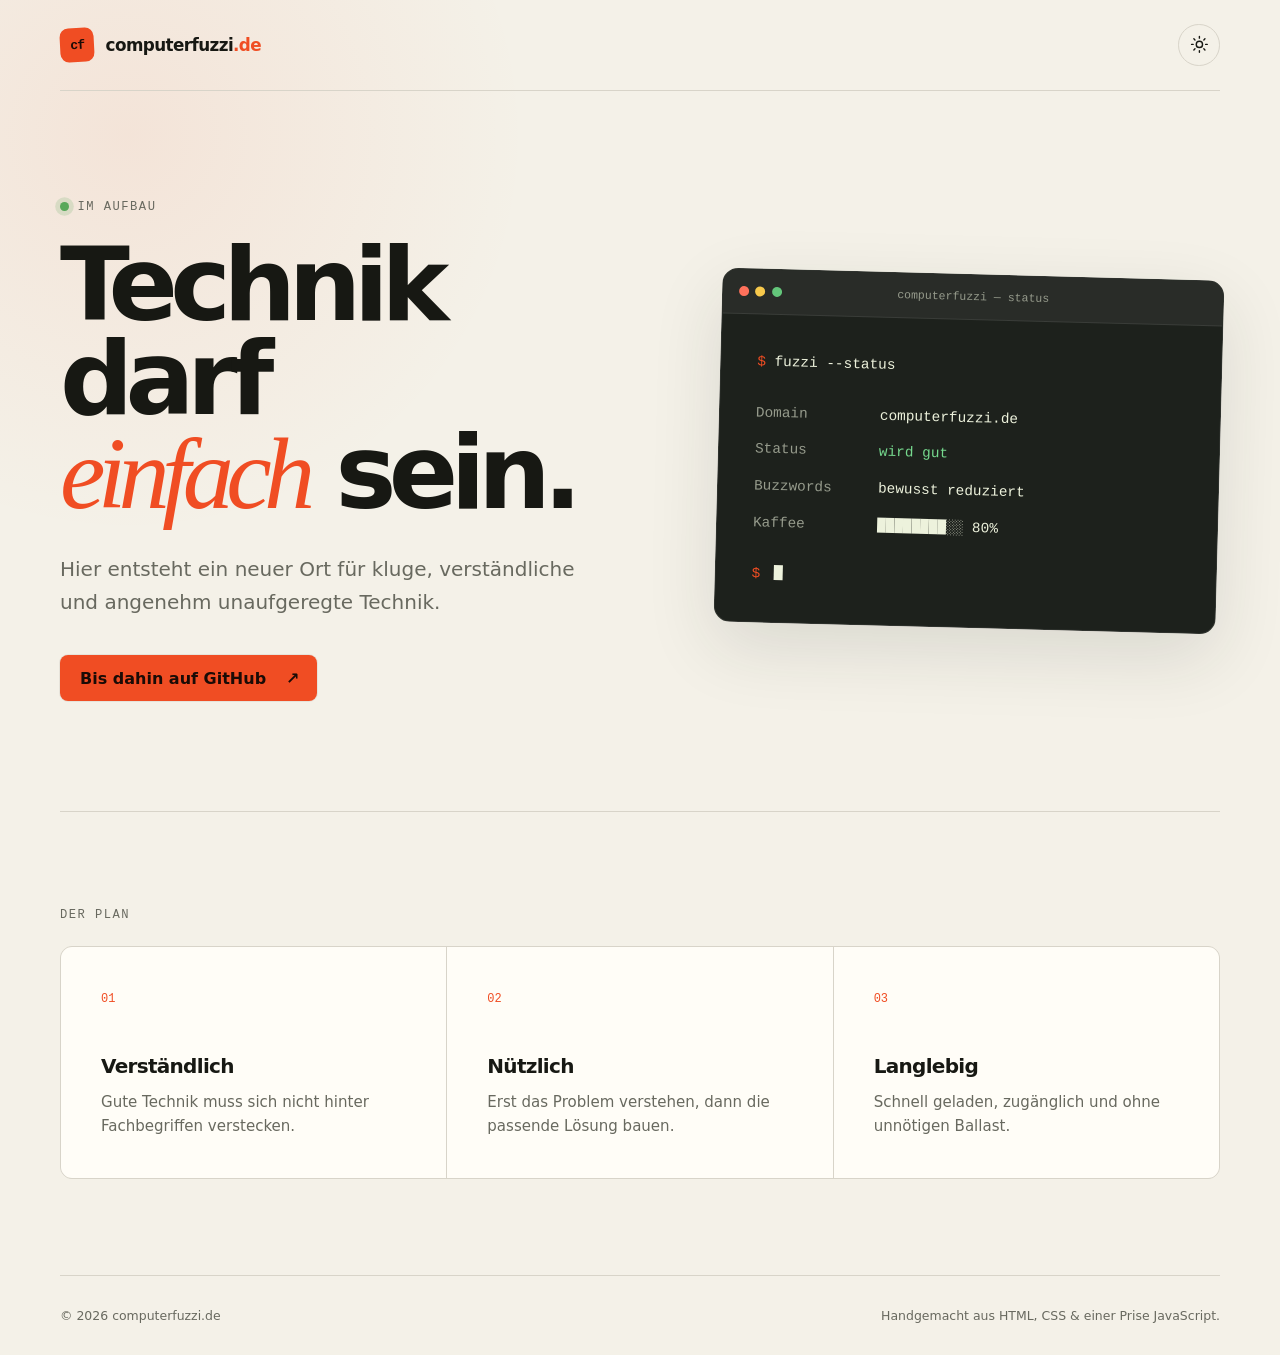
==== index.html @ 0f2bd9f4 "feat: launch computerfuzzi.de landing page" ====
<!doctype html>
<html lang="de">
  <head>
    <meta charset="UTF-8" />
    <meta name="viewport" content="width=device-width, initial-scale=1" />
    <meta name="theme-color" content="#f4f1e8" />
    <meta
      name="description"
      content="computerfuzzi.de – Technik, die verständlich bleibt und einfach funktioniert."
    />
    <meta property="og:title" content="computerfuzzi.de" />
    <meta
      property="og:description"
      content="Technik, die verständlich bleibt und einfach funktioniert."
    />
    <meta property="og:type" content="website" />
    <meta property="og:locale" content="de_DE" />
    <title>computerfuzzi.de – Technik, die einfach funktioniert.</title>
    <link rel="icon" href="assets/favicon.svg" type="image/svg+xml" />
    <link rel="stylesheet" href="styles.css" />
    <script src="script.js" defer></script>
  </head>
  <body>
    <a class="skip-link" href="#inhalt">Zum Inhalt springen</a>

    <header class="site-header">
      <a class="brand" href="./" aria-label="computerfuzzi.de – Startseite">
        <span class="brand-mark" aria-hidden="true">cf</span>
        <span>computerfuzzi<span class="accent">.de</span></span>
      </a>

      <button class="theme-toggle" type="button" aria-label="Farbschema wechseln">
        <svg class="sun" viewBox="0 0 24 24" aria-hidden="true">
          <circle cx="12" cy="12" r="4" />
          <path d="M12 2v2M12 20v2M4.93 4.93l1.42 1.42M17.66 17.66l1.41 1.41M2 12h2M20 12h2M4.93 19.07l1.42-1.42M17.66 6.34l1.41-1.41" />
        </svg>
        <svg class="moon" viewBox="0 0 24 24" aria-hidden="true">
          <path d="M21 12.79A9 9 0 1 1 11.21 3 7 7 0 0 0 21 12.79Z" />
        </svg>
      </button>
    </header>

    <main id="inhalt">
      <section class="hero" aria-labelledby="hero-title">
        <div class="hero-copy">
          <p class="eyebrow"><span class="status-dot"></span> Im Aufbau</p>
          <h1 id="hero-title">
            Technik darf<br />
            <em>einfach</em> sein.
          </h1>
          <p class="intro">
            Hier entsteht ein neuer Ort für kluge, verständliche und angenehm
            unaufgeregte Technik.
          </p>
          <a class="button" href="https://github.com/itmitalles-markus">
            Bis dahin auf GitHub
            <span aria-hidden="true">↗</span>
          </a>
        </div>

        <div class="terminal" aria-label="Status der Website">
          <div class="terminal-bar" aria-hidden="true">
            <span></span><span></span><span></span>
            <p>computerfuzzi — status</p>
          </div>
          <div class="terminal-body">
            <p><span class="prompt">$</span> fuzzi --status</p>
            <dl>
              <div><dt>Domain</dt><dd>computerfuzzi.de</dd></div>
              <div><dt>Status</dt><dd class="ok">wird gut</dd></div>
              <div><dt>Buzzwords</dt><dd>bewusst reduziert</dd></div>
              <div><dt>Kaffee</dt><dd>████████░░ 80%</dd></div>
            </dl>
            <p class="cursor-line" aria-hidden="true">
              <span class="prompt">$</span> <span class="cursor"></span>
            </p>
          </div>
        </div>
      </section>

      <section class="principles" aria-labelledby="principles-title">
        <p class="section-label" id="principles-title">Der Plan</p>
        <div class="principle-grid">
          <article>
            <span>01</span>
            <h2>Verständlich</h2>
            <p>Gute Technik muss sich nicht hinter Fachbegriffen verstecken.</p>
          </article>
          <article>
            <span>02</span>
            <h2>Nützlich</h2>
            <p>Erst das Problem verstehen, dann die passende Lösung bauen.</p>
          </article>
          <article>
            <span>03</span>
            <h2>Langlebig</h2>
            <p>Schnell geladen, zugänglich und ohne unnötigen Ballast.</p>
          </article>
        </div>
      </section>
    </main>

    <footer>
      <p>© <span data-current-year>2026</span> computerfuzzi.de</p>
      <p>Handgemacht aus HTML, CSS &amp; einer Prise JavaScript.</p>
    </footer>
  </body>
</html>
---- styles.css ----
:root {
  color-scheme: light;
  --bg: #f4f1e8;
  --surface: #fffdf7;
  --text: #171813;
  --muted: #68695f;
  --line: #d8d4c9;
  --accent: #f04d23;
  --accent-ink: #1a0b06;
  --terminal: #1d211c;
  --terminal-text: #edf2dc;
  --shadow: 0 24px 70px rgb(36 38 29 / 12%);
  font-family: Inter, ui-sans-serif, system-ui, -apple-system, BlinkMacSystemFont, "Segoe UI", sans-serif;
  font-synthesis: none;
}

:root[data-theme="dark"] {
  color-scheme: dark;
  --bg: #181a17;
  --surface: #20231e;
  --text: #f3f0e7;
  --muted: #a9aa9e;
  --line: #393c35;
  --accent: #ff6a3d;
  --accent-ink: #1a0b06;
  --terminal: #0d0f0c;
  --terminal-text: #edf2dc;
  --shadow: 0 24px 70px rgb(0 0 0 / 28%);
}

* {
  box-sizing: border-box;
}

html {
  scroll-behavior: smooth;
}

body {
  min-width: 320px;
  min-height: 100vh;
  margin: 0;
  color: var(--text);
  background:
    radial-gradient(circle at 10% 10%, color-mix(in srgb, var(--accent) 8%, transparent), transparent 25rem),
    var(--bg);
  transition: color 180ms ease, background-color 180ms ease;
}

button,
a {
  -webkit-tap-highlight-color: transparent;
}

a {
  color: inherit;
}

.skip-link {
  position: fixed;
  z-index: 10;
  top: 0.75rem;
  left: 0.75rem;
  padding: 0.7rem 1rem;
  color: var(--surface);
  background: var(--text);
  border-radius: 0.4rem;
  transform: translateY(-150%);
}

.skip-link:focus {
  transform: translateY(0);
}

.site-header,
main,
footer {
  width: min(1160px, calc(100% - 3rem));
  margin-inline: auto;
}

.site-header {
  display: flex;
  align-items: center;
  justify-content: space-between;
  padding-block: 1.5rem;
  border-bottom: 1px solid var(--line);
}

.brand {
  display: inline-flex;
  align-items: center;
  gap: 0.7rem;
  font-size: 1.05rem;
  font-weight: 700;
  letter-spacing: -0.035em;
  text-decoration: none;
}

.brand-mark {
  display: grid;
  width: 2.15rem;
  aspect-ratio: 1;
  place-items: center;
  color: var(--accent-ink);
  background: var(--accent);
  border-radius: 0.55rem;
  font-family: "SFMono-Regular", Consolas, "Liberation Mono", monospace;
  font-size: 0.82rem;
  letter-spacing: -0.08em;
  transform: rotate(-3deg);
}

.accent,
.prompt {
  color: var(--accent);
}

.theme-toggle {
  display: grid;
  width: 2.6rem;
  aspect-ratio: 1;
  padding: 0.65rem;
  color: var(--text);
  background: transparent;
  border: 1px solid var(--line);
  border-radius: 50%;
  cursor: pointer;
}

.theme-toggle:hover {
  background: var(--surface);
}

.theme-toggle:focus-visible,
.button:focus-visible,
.brand:focus-visible {
  outline: 3px solid color-mix(in srgb, var(--accent) 55%, transparent);
  outline-offset: 4px;
}

.theme-toggle svg {
  width: 100%;
  fill: none;
  stroke: currentColor;
  stroke-linecap: round;
  stroke-linejoin: round;
  stroke-width: 1.8;
}

.moon,
[data-theme="dark"] .sun {
  display: none;
}

[data-theme="dark"] .moon {
  display: block;
}

.hero {
  display: grid;
  grid-template-columns: minmax(0, 1.05fr) minmax(20rem, 0.95fr);
  align-items: center;
  gap: clamp(3rem, 8vw, 8rem);
  min-height: min(720px, calc(100vh - 90px));
  padding-block: 6rem;
}

.eyebrow,
.section-label {
  display: flex;
  align-items: center;
  gap: 0.55rem;
  margin: 0 0 1.5rem;
  color: var(--muted);
  font-family: "SFMono-Regular", Consolas, "Liberation Mono", monospace;
  font-size: 0.76rem;
  font-weight: 500;
  letter-spacing: 0.12em;
  text-transform: uppercase;
}

.status-dot {
  width: 0.55rem;
  aspect-ratio: 1;
  background: #58a85a;
  border-radius: 50%;
  box-shadow: 0 0 0 0.3rem color-mix(in srgb, #58a85a 18%, transparent);
}

h1 {
  max-width: 13ch;
  margin: 0;
  font-size: clamp(3.5rem, 8vw, 7.4rem);
  font-weight: 600;
  letter-spacing: -0.075em;
  line-height: 0.92;
}

h1 em {
  position: relative;
  color: var(--accent);
  font-family: Georgia, "Times New Roman", serif;
  font-weight: 400;
}

.intro {
  max-width: 34rem;
  margin: 2rem 0 2.25rem;
  color: var(--muted);
  font-size: clamp(1.05rem, 2vw, 1.25rem);
  line-height: 1.65;
}

.button {
  display: inline-flex;
  align-items: center;
  gap: 1.25rem;
  padding: 0.85rem 1.1rem 0.85rem 1.25rem;
  color: var(--accent-ink);
  background: var(--accent);
  border-radius: 0.5rem;
  font-weight: 700;
  text-decoration: none;
  box-shadow: 0 0 0 1px rgb(0 0 0 / 6%);
  transition: gap 180ms ease, transform 180ms ease;
}

.button:hover {
  gap: 1.6rem;
  transform: translateY(-2px);
}

.terminal {
  overflow: hidden;
  color: var(--terminal-text);
  background: var(--terminal);
  border: 1px solid rgb(255 255 255 / 9%);
  border-radius: 1rem;
  box-shadow: var(--shadow);
  transform: rotate(1.5deg);
}

.terminal-bar {
  display: flex;
  align-items: center;
  gap: 0.4rem;
  min-height: 2.8rem;
  padding-inline: 1rem;
  background: rgb(255 255 255 / 5%);
  border-bottom: 1px solid rgb(255 255 255 / 8%);
}

.terminal-bar span {
  width: 0.62rem;
  aspect-ratio: 1;
  background: #ff715b;
  border-radius: 50%;
}

.terminal-bar span:nth-child(2) {
  background: #f7c94b;
}

.terminal-bar span:nth-child(3) {
  background: #63c67a;
}

.terminal-bar p {
  position: absolute;
  left: 50%;
  margin: 0;
  color: #969b8c;
  font: 0.72rem "SFMono-Regular", Consolas, "Liberation Mono", monospace;
  transform: translateX(-50%);
}

.terminal-body {
  padding: clamp(1.4rem, 4vw, 2.25rem);
  font: clamp(0.75rem, 1.5vw, 0.9rem)/1.6 "SFMono-Regular", Consolas, "Liberation Mono", monospace;
}

.terminal-body > p:first-child {
  margin: 0 0 1.75rem;
}

.terminal dl {
  display: grid;
  gap: 0.85rem;
  margin: 0;
}

.terminal dl div {
  display: grid;
  grid-template-columns: 7rem 1fr;
  gap: 0.75rem;
}

.terminal dt {
  color: #969b8c;
}

.terminal dd {
  margin: 0;
}

.terminal .ok {
  color: #76d98e;
}

.cursor-line {
  margin: 1.75rem 0 0;
}

.cursor {
  display: inline-block;
  width: 0.55rem;
  height: 1.05em;
  margin-left: 0.3rem;
  vertical-align: -0.15em;
  background: var(--terminal-text);
  animation: blink 1.1s steps(2, start) infinite;
}

.principles {
  padding-block: 6rem;
  border-top: 1px solid var(--line);
}

.principle-grid {
  display: grid;
  grid-template-columns: repeat(3, 1fr);
  gap: 1px;
  overflow: hidden;
  background: var(--line);
  border: 1px solid var(--line);
  border-radius: 0.75rem;
}

.principle-grid article {
  padding: clamp(1.5rem, 4vw, 2.5rem);
  background: var(--surface);
}

.principle-grid article > span {
  color: var(--accent);
  font: 0.75rem "SFMono-Regular", Consolas, "Liberation Mono", monospace;
}

.principle-grid h2 {
  margin: 3rem 0 0.75rem;
  font-size: 1.25rem;
  letter-spacing: -0.035em;
}

.principle-grid p {
  margin: 0;
  color: var(--muted);
  font-size: 0.94rem;
  line-height: 1.6;
}

footer {
  display: flex;
  justify-content: space-between;
  gap: 1rem;
  padding-block: 2rem;
  color: var(--muted);
  border-top: 1px solid var(--line);
  font-size: 0.78rem;
}

footer p {
  margin: 0;
}

@keyframes blink {
  50% { opacity: 0; }
}

@media (max-width: 760px) {
  .site-header,
  main,
  footer {
    width: min(100% - 2rem, 38rem);
  }

  .hero {
    grid-template-columns: 1fr;
    gap: 4.5rem;
    padding-block: 4.5rem;
  }

  .terminal {
    transform: none;
  }

  .principle-grid {
    grid-template-columns: 1fr;
  }

  .principle-grid h2 {
    margin-top: 1.8rem;
  }

  footer {
    flex-direction: column;
  }
}

@media (prefers-reduced-motion: reduce) {
  html {
    scroll-behavior: auto;
  }

  *,
  *::before,
  *::after {
    animation-duration: 0.01ms !important;
    animation-iteration-count: 1 !important;
    transition-duration: 0.01ms !important;
  }
}
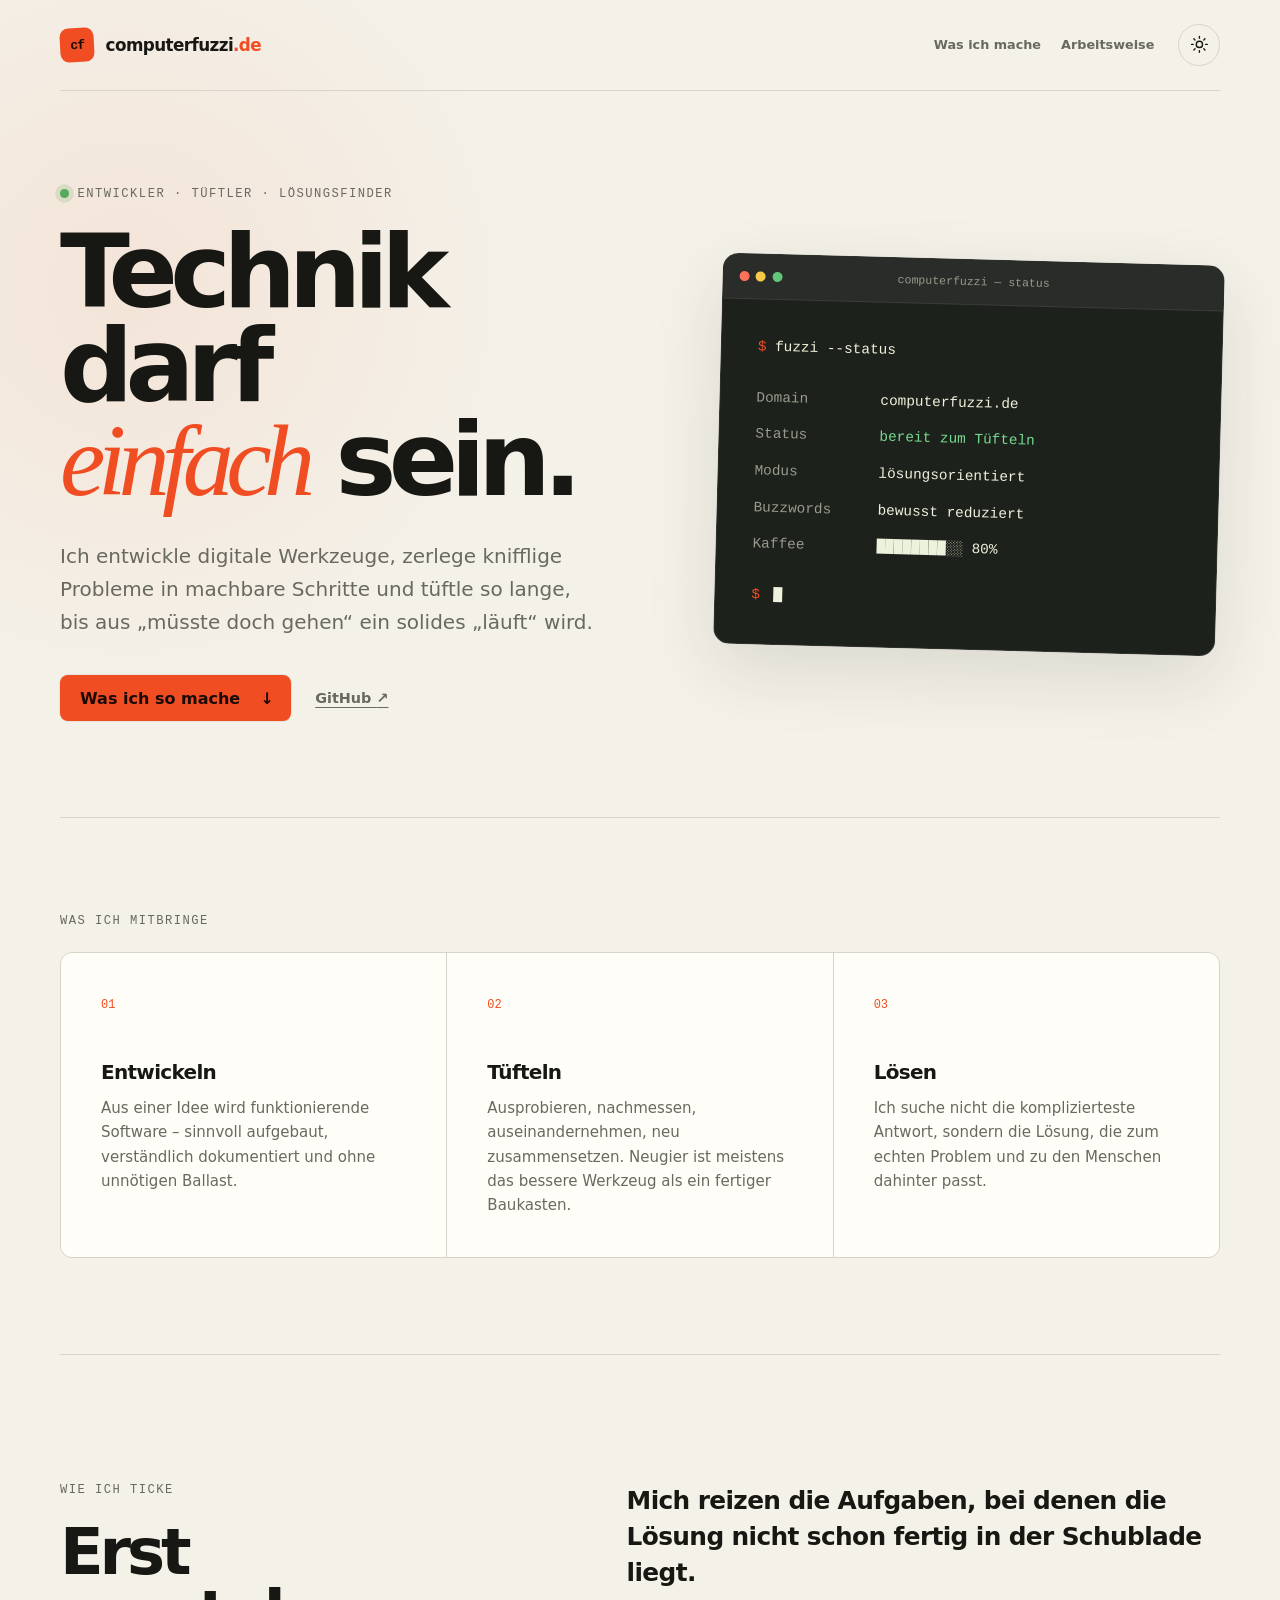
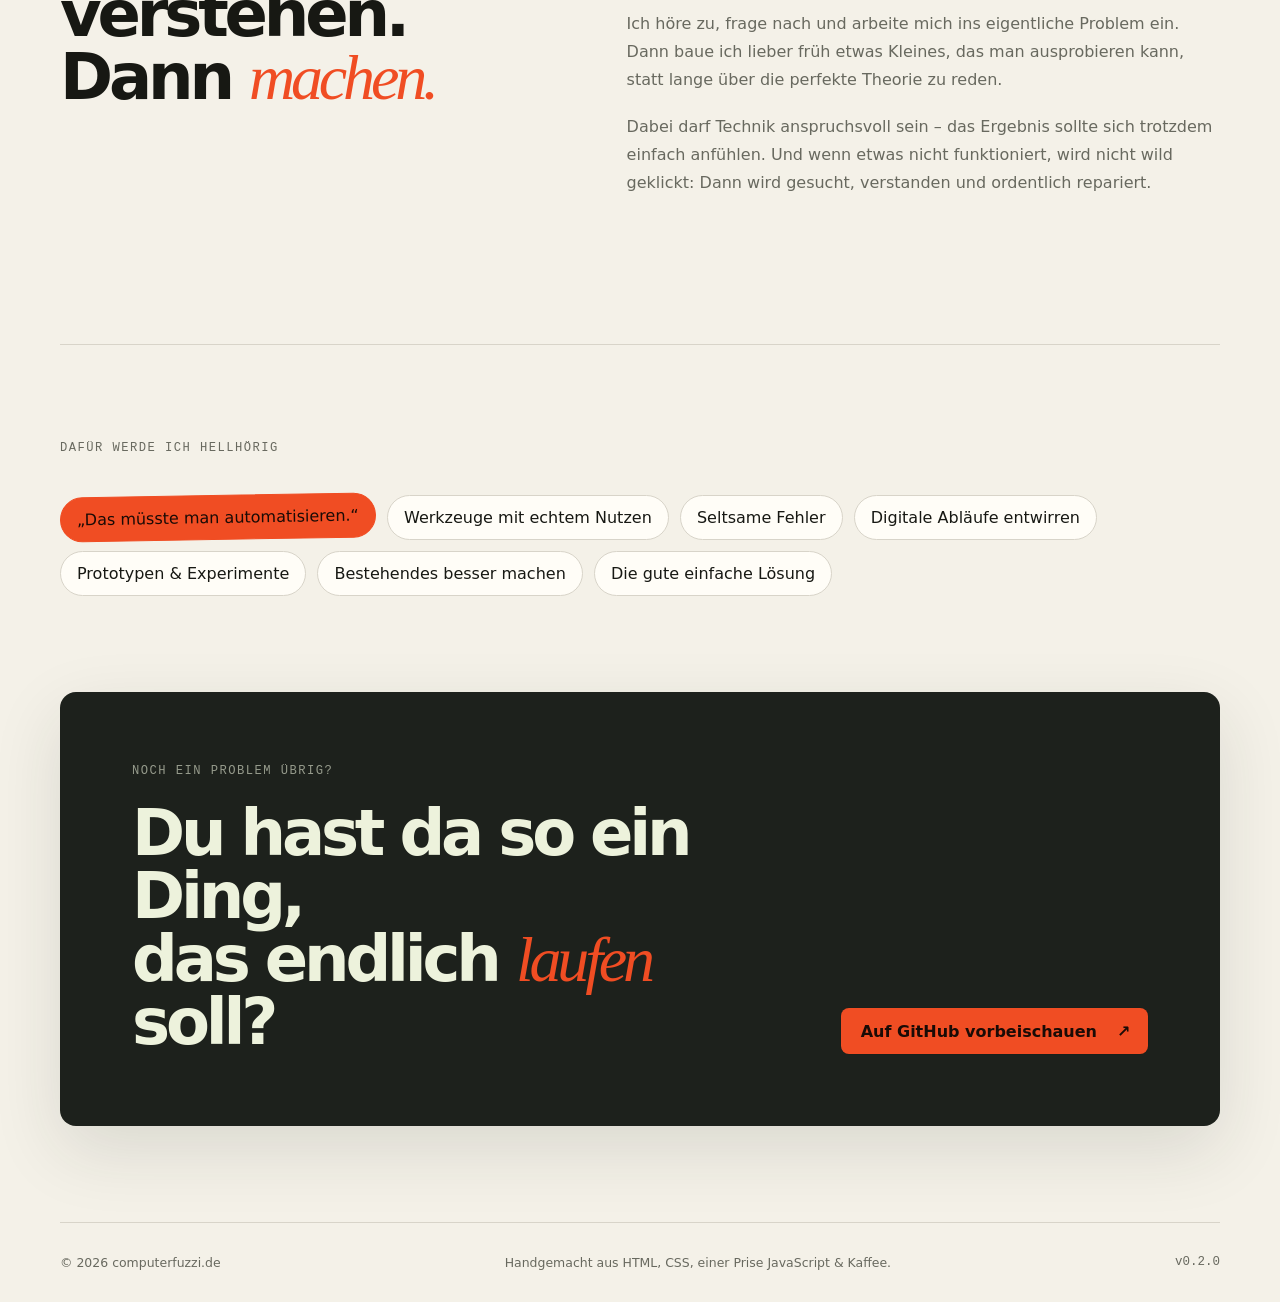
==== commit bd75cf50: "feat: expand personal profile content" ====
--- a/index.html
+++ b/index.html
@@ -29,33 +29,45 @@
         <span>computerfuzzi<span class="accent">.de</span></span>
       </a>
 
-      <button class="theme-toggle" type="button" aria-label="Farbschema wechseln">
-        <svg class="sun" viewBox="0 0 24 24" aria-hidden="true">
-          <circle cx="12" cy="12" r="4" />
-          <path d="M12 2v2M12 20v2M4.93 4.93l1.42 1.42M17.66 17.66l1.41 1.41M2 12h2M20 12h2M4.93 19.07l1.42-1.42M17.66 6.34l1.41-1.41" />
-        </svg>
-        <svg class="moon" viewBox="0 0 24 24" aria-hidden="true">
-          <path d="M21 12.79A9 9 0 1 1 11.21 3 7 7 0 0 0 21 12.79Z" />
-        </svg>
-      </button>
+      <div class="header-actions">
+        <nav aria-label="Hauptnavigation">
+          <a href="#was-ich-mache">Was ich mache</a>
+          <a href="#arbeitsweise">Arbeitsweise</a>
+        </nav>
+        <button class="theme-toggle" type="button" aria-label="Farbschema wechseln">
+          <svg class="sun" viewBox="0 0 24 24" aria-hidden="true">
+            <circle cx="12" cy="12" r="4" />
+            <path d="M12 2v2M12 20v2M4.93 4.93l1.42 1.42M17.66 17.66l1.41 1.41M2 12h2M20 12h2M4.93 19.07l1.42-1.42M17.66 6.34l1.41-1.41" />
+          </svg>
+          <svg class="moon" viewBox="0 0 24 24" aria-hidden="true">
+            <path d="M21 12.79A9 9 0 1 1 11.21 3 7 7 0 0 0 21 12.79Z" />
+          </svg>
+        </button>
+      </div>
     </header>
 
     <main id="inhalt">
       <section class="hero" aria-labelledby="hero-title">
         <div class="hero-copy">
-          <p class="eyebrow"><span class="status-dot"></span> Im Aufbau</p>
+          <p class="eyebrow"><span class="status-dot"></span> Entwickler · Tüftler · Lösungsfinder</p>
           <h1 id="hero-title">
             Technik darf<br />
             <em>einfach</em> sein.
           </h1>
           <p class="intro">
-            Hier entsteht ein neuer Ort für kluge, verständliche und angenehm
-            unaufgeregte Technik.
+            Ich entwickle digitale Werkzeuge, zerlege knifflige Probleme in
+            machbare Schritte und tüftle so lange, bis aus „müsste doch gehen“
+            ein solides „läuft“ wird.
           </p>
-          <a class="button" href="https://github.com/itmitalles-markus">
-            Bis dahin auf GitHub
-            <span aria-hidden="true">↗</span>
-          </a>
+          <div class="hero-actions">
+            <a class="button" href="#was-ich-mache">
+              Was ich so mache
+              <span aria-hidden="true">↓</span>
+            </a>
+            <a class="text-link" href="https://github.com/itmitalles-markus">
+              GitHub <span aria-hidden="true">↗</span>
+            </a>
+          </div>
         </div>
 
         <div class="terminal" aria-label="Status der Website">
@@ -67,7 +79,8 @@
             <p><span class="prompt">$</span> fuzzi --status</p>
             <dl>
               <div><dt>Domain</dt><dd>computerfuzzi.de</dd></div>
-              <div><dt>Status</dt><dd class="ok">wird gut</dd></div>
+              <div><dt>Status</dt><dd class="ok">bereit zum Tüfteln</dd></div>
+              <div><dt>Modus</dt><dd>lösungsorientiert</dd></div>
               <div><dt>Buzzwords</dt><dd>bewusst reduziert</dd></div>
               <div><dt>Kaffee</dt><dd>████████░░ 80%</dd></div>
             </dl>
@@ -78,31 +91,88 @@
         </div>
       </section>
 
-      <section class="principles" aria-labelledby="principles-title">
-        <p class="section-label" id="principles-title">Der Plan</p>
+      <section class="principles" id="was-ich-mache" aria-labelledby="principles-title">
+        <p class="section-label" id="principles-title">Was ich mitbringe</p>
         <div class="principle-grid">
           <article>
             <span>01</span>
-            <h2>Verständlich</h2>
-            <p>Gute Technik muss sich nicht hinter Fachbegriffen verstecken.</p>
+            <h2>Entwickeln</h2>
+            <p>
+              Aus einer Idee wird funktionierende Software – sinnvoll aufgebaut,
+              verständlich dokumentiert und ohne unnötigen Ballast.
+            </p>
           </article>
           <article>
             <span>02</span>
-            <h2>Nützlich</h2>
-            <p>Erst das Problem verstehen, dann die passende Lösung bauen.</p>
+            <h2>Tüfteln</h2>
+            <p>
+              Ausprobieren, nachmessen, auseinandernehmen, neu zusammensetzen.
+              Neugier ist meistens das bessere Werkzeug als ein fertiger Baukasten.
+            </p>
           </article>
           <article>
             <span>03</span>
-            <h2>Langlebig</h2>
-            <p>Schnell geladen, zugänglich und ohne unnötigen Ballast.</p>
+            <h2>Lösen</h2>
+            <p>
+              Ich suche nicht die komplizierteste Antwort, sondern die Lösung,
+              die zum echten Problem und zu den Menschen dahinter passt.
+            </p>
           </article>
+        </div>
+      </section>
+
+      <section class="about" id="arbeitsweise" aria-labelledby="about-title">
+        <div>
+          <p class="section-label">Wie ich ticke</p>
+          <h2 id="about-title">Erst verstehen.<br />Dann <em>machen.</em></h2>
+        </div>
+        <div class="about-copy">
+          <p class="lead">
+            Mich reizen die Aufgaben, bei denen die Lösung nicht schon fertig in
+            der Schublade liegt.
+          </p>
+          <p>
+            Ich höre zu, frage nach und arbeite mich ins eigentliche Problem ein.
+            Dann baue ich lieber früh etwas Kleines, das man ausprobieren kann,
+            statt lange über die perfekte Theorie zu reden.
+          </p>
+          <p>
+            Dabei darf Technik anspruchsvoll sein – das Ergebnis sollte sich
+            trotzdem einfach anfühlen. Und wenn etwas nicht funktioniert, wird
+            nicht wild geklickt: Dann wird gesucht, verstanden und ordentlich repariert.
+          </p>
+        </div>
+      </section>
+
+      <section class="signals" aria-labelledby="signals-title">
+        <p class="section-label" id="signals-title">Dafür werde ich hellhörig</p>
+        <ul class="tag-list" aria-label="Themen und Aufgaben">
+          <li>„Das müsste man automatisieren.“</li>
+          <li>Werkzeuge mit echtem Nutzen</li>
+          <li>Seltsame Fehler</li>
+          <li>Digitale Abläufe entwirren</li>
+          <li>Prototypen &amp; Experimente</li>
+          <li>Bestehendes besser machen</li>
+          <li>Die gute einfache Lösung</li>
+        </ul>
+      </section>
+
+      <section class="contact" aria-labelledby="contact-title">
+        <p class="section-label">Noch ein Problem übrig?</p>
+        <div class="contact-row">
+          <h2 id="contact-title">Du hast da so ein Ding,<br />das endlich <em>laufen</em> soll?</h2>
+          <a class="button" href="https://github.com/itmitalles-markus">
+            Auf GitHub vorbeischauen
+            <span aria-hidden="true">↗</span>
+          </a>
         </div>
       </section>
     </main>
 
     <footer>
       <p>© <span data-current-year>2026</span> computerfuzzi.de</p>
-      <p>Handgemacht aus HTML, CSS &amp; einer Prise JavaScript.</p>
+      <p>Handgemacht aus HTML, CSS, einer Prise JavaScript &amp; Kaffee.</p>
+      <p class="version">v<span data-version>0.2.0</span></p>
     </footer>
   </body>
 </html>
--- a/styles.css
+++ b/styles.css
@@ -87,6 +87,31 @@
   border-bottom: 1px solid var(--line);
 }
 
+.header-actions,
+.header-actions nav {
+  display: flex;
+  align-items: center;
+}
+
+.header-actions {
+  gap: 1.5rem;
+}
+
+.header-actions nav {
+  gap: 1.25rem;
+}
+
+.header-actions nav a {
+  color: var(--muted);
+  font-size: 0.8rem;
+  font-weight: 600;
+  text-decoration: none;
+}
+
+.header-actions nav a:hover {
+  color: var(--text);
+}
+
 .brand {
   display: inline-flex;
   align-items: center;
@@ -231,6 +256,23 @@
   transform: translateY(-2px);
 }
 
+.hero-actions {
+  display: flex;
+  align-items: center;
+  gap: 1.5rem;
+}
+
+.text-link {
+  color: var(--muted);
+  font-size: 0.9rem;
+  font-weight: 700;
+  text-underline-offset: 0.25rem;
+}
+
+.text-link:hover {
+  color: var(--text);
+}
+
 .terminal {
   overflow: hidden;
   color: var(--terminal-text);
@@ -360,6 +402,105 @@
   line-height: 1.6;
 }
 
+.about {
+  display: grid;
+  grid-template-columns: minmax(0, 0.85fr) minmax(20rem, 1.15fr);
+  gap: clamp(3rem, 10vw, 9rem);
+  padding-block: 8rem;
+  border-top: 1px solid var(--line);
+}
+
+.about h2,
+.contact h2 {
+  margin: 0;
+  font-size: clamp(2.5rem, 5vw, 5rem);
+  font-weight: 600;
+  letter-spacing: -0.065em;
+  line-height: 0.98;
+}
+
+.about h2 em,
+.contact h2 em {
+  color: var(--accent);
+  font-family: Georgia, "Times New Roman", serif;
+  font-weight: 400;
+}
+
+.about-copy {
+  align-self: end;
+}
+
+.about-copy p {
+  margin: 0 0 1.2rem;
+  color: var(--muted);
+  line-height: 1.75;
+}
+
+.about-copy .lead {
+  color: var(--text);
+  font-size: clamp(1.2rem, 2.3vw, 1.55rem);
+  font-weight: 600;
+  letter-spacing: -0.025em;
+  line-height: 1.45;
+}
+
+.signals {
+  padding-block: 6rem;
+  border-top: 1px solid var(--line);
+}
+
+.tag-list {
+  display: flex;
+  flex-wrap: wrap;
+  gap: 0.7rem;
+  margin: 2.5rem 0 0;
+  padding: 0;
+  list-style: none;
+}
+
+.tag-list li {
+  padding: 0.75rem 1rem;
+  background: var(--surface);
+  border: 1px solid var(--line);
+  border-radius: 999px;
+  font-size: clamp(0.85rem, 1.5vw, 1rem);
+}
+
+.tag-list li:first-child {
+  color: var(--accent-ink);
+  background: var(--accent);
+  border-color: var(--accent);
+  transform: rotate(-1deg);
+}
+
+.contact {
+  margin-bottom: 6rem;
+  padding: clamp(2rem, 6vw, 4.5rem);
+  color: var(--terminal-text);
+  background: var(--terminal);
+  border-radius: 1rem;
+  box-shadow: var(--shadow);
+}
+
+.contact .section-label {
+  color: #969b8c;
+}
+
+.contact-row {
+  display: flex;
+  align-items: end;
+  justify-content: space-between;
+  gap: 3rem;
+}
+
+.contact .button {
+  flex: none;
+}
+
+footer .version {
+  font-family: "SFMono-Regular", Consolas, "Liberation Mono", monospace;
+}
+
 footer {
   display: flex;
   justify-content: space-between;
@@ -391,6 +532,10 @@
     padding-block: 4.5rem;
   }
 
+  .header-actions nav {
+    display: none;
+  }
+
   .terminal {
     transform: none;
   }
@@ -401,6 +546,17 @@
 
   .principle-grid h2 {
     margin-top: 1.8rem;
+  }
+
+  .about {
+    grid-template-columns: 1fr;
+    gap: 3rem;
+    padding-block: 6rem;
+  }
+
+  .contact-row {
+    align-items: start;
+    flex-direction: column;
   }
 
   footer {
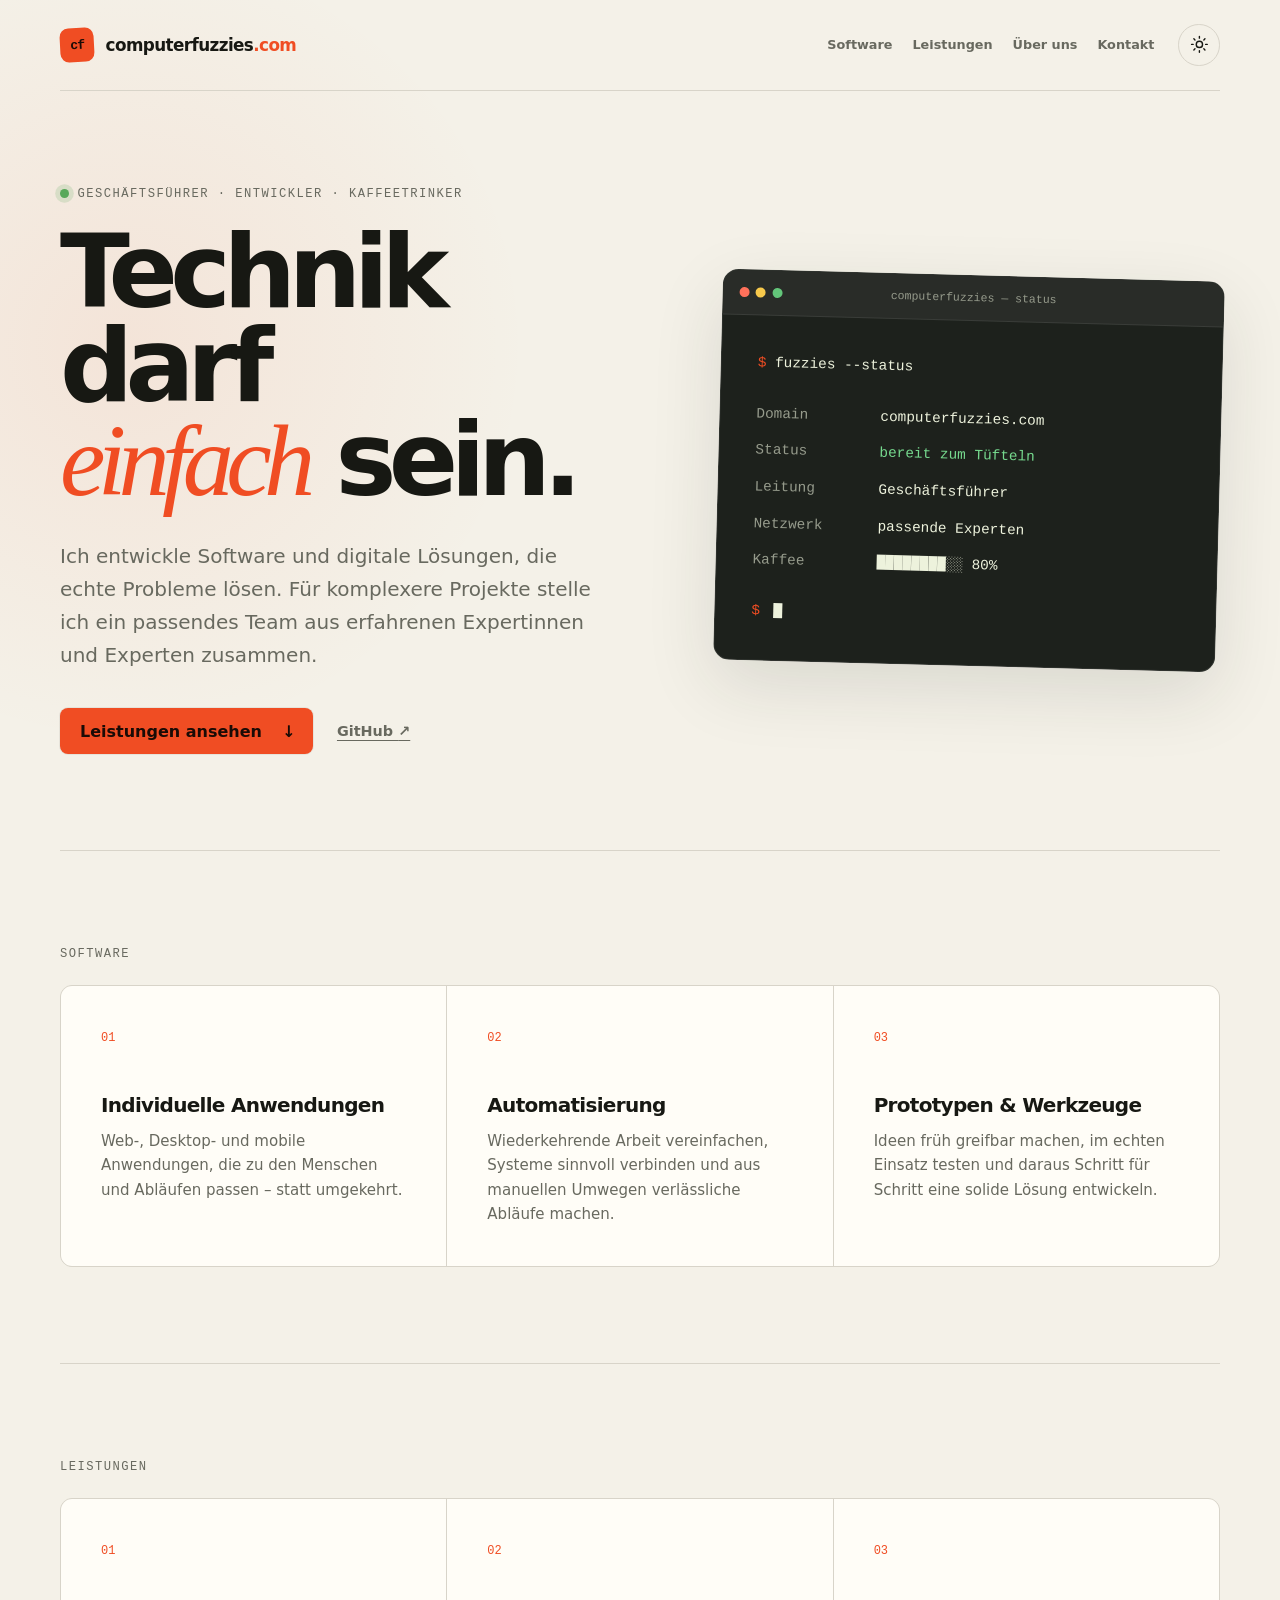
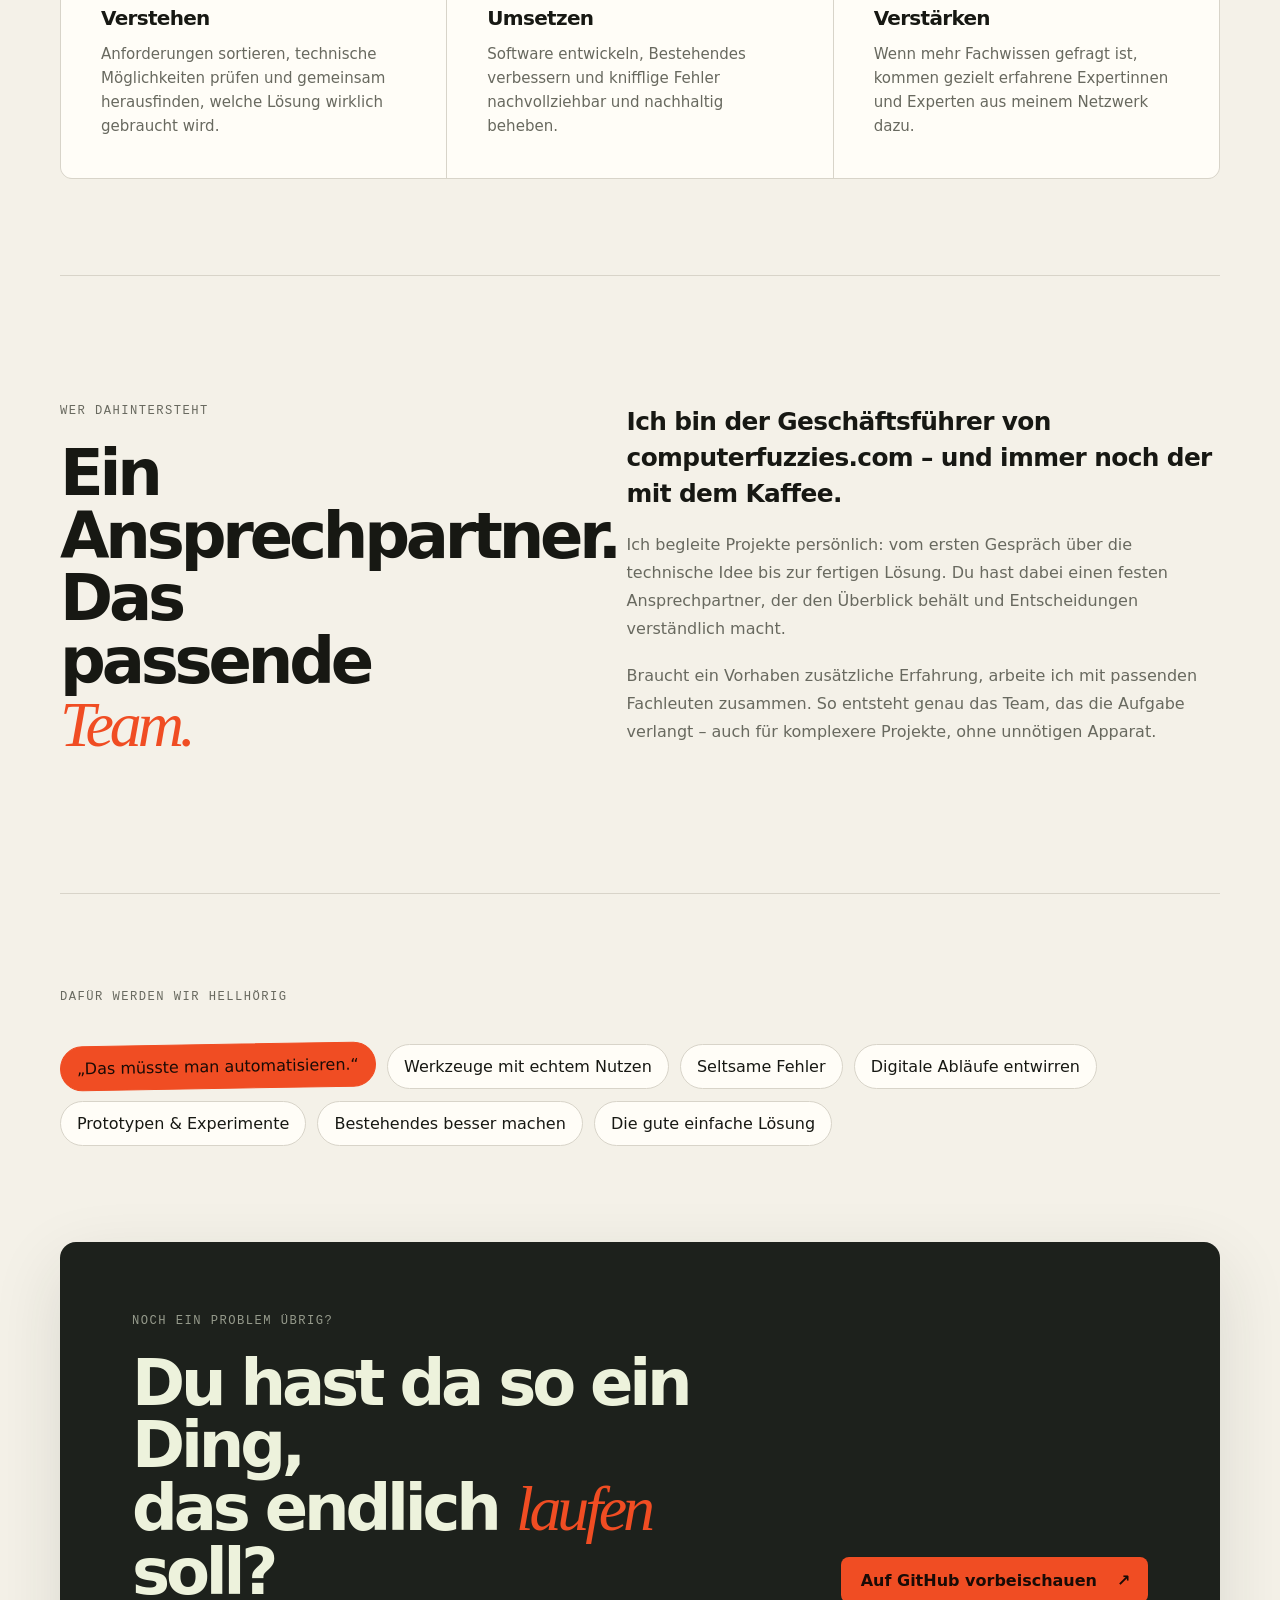
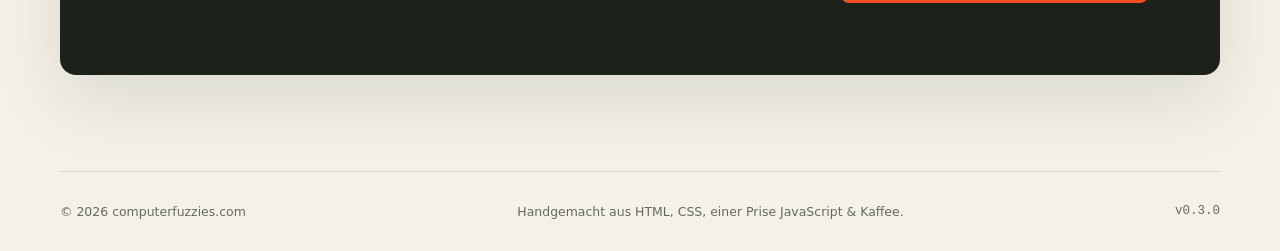
==== commit 538d2abc: "feat: relaunch site as computerfuzzies.com" ====
--- a/index.html
+++ b/index.html
@@ -6,16 +6,18 @@
     <meta name="theme-color" content="#f4f1e8" />
     <meta
       name="description"
-      content="computerfuzzi.de – Technik, die verständlich bleibt und einfach funktioniert."
+      content="computerfuzzies.com entwickelt verständliche Software und stellt für komplexere Projekte das passende Expertenteam zusammen."
     />
-    <meta property="og:title" content="computerfuzzi.de" />
+    <meta property="og:title" content="computerfuzzies.com" />
     <meta
       property="og:description"
-      content="Technik, die verständlich bleibt und einfach funktioniert."
+      content="Software und digitale Lösungen, die einfach funktionieren."
     />
     <meta property="og:type" content="website" />
     <meta property="og:locale" content="de_DE" />
-    <title>computerfuzzi.de – Technik, die einfach funktioniert.</title>
+    <meta property="og:url" content="https://computerfuzzies.com/" />
+    <link rel="canonical" href="https://computerfuzzies.com/" />
+    <title>computerfuzzies.com – Software, die einfach funktioniert.</title>
     <link rel="icon" href="assets/favicon.svg" type="image/svg+xml" />
     <link rel="stylesheet" href="styles.css" />
     <script src="script.js" defer></script>
@@ -24,16 +26,27 @@
     <a class="skip-link" href="#inhalt">Zum Inhalt springen</a>
 
     <header class="site-header">
-      <a class="brand" href="./" aria-label="computerfuzzi.de – Startseite">
+      <a class="brand" href="./" aria-label="computerfuzzies.com – Startseite">
         <span class="brand-mark" aria-hidden="true">cf</span>
-        <span>computerfuzzi<span class="accent">.de</span></span>
+        <span>computerfuzzies<span class="accent">.com</span></span>
       </a>
 
       <div class="header-actions">
-        <nav aria-label="Hauptnavigation">
-          <a href="#was-ich-mache">Was ich mache</a>
-          <a href="#arbeitsweise">Arbeitsweise</a>
+        <nav id="site-navigation" aria-label="Hauptnavigation">
+          <a href="#software">Software</a>
+          <a href="#leistungen">Leistungen</a>
+          <a href="#ueber-uns">Über uns</a>
+          <a href="#kontakt">Kontakt</a>
         </nav>
+        <button
+          class="menu-toggle"
+          type="button"
+          aria-label="Menü öffnen"
+          aria-controls="site-navigation"
+          aria-expanded="false"
+        >
+          <span></span><span></span><span></span>
+        </button>
         <button class="theme-toggle" type="button" aria-label="Farbschema wechseln">
           <svg class="sun" viewBox="0 0 24 24" aria-hidden="true">
             <circle cx="12" cy="12" r="4" />
@@ -49,19 +62,19 @@
     <main id="inhalt">
       <section class="hero" aria-labelledby="hero-title">
         <div class="hero-copy">
-          <p class="eyebrow"><span class="status-dot"></span> Entwickler · Tüftler · Lösungsfinder</p>
+          <p class="eyebrow"><span class="status-dot"></span> Geschäftsführer · Entwickler · Kaffeetrinker</p>
           <h1 id="hero-title">
             Technik darf<br />
             <em>einfach</em> sein.
           </h1>
           <p class="intro">
-            Ich entwickle digitale Werkzeuge, zerlege knifflige Probleme in
-            machbare Schritte und tüftle so lange, bis aus „müsste doch gehen“
-            ein solides „läuft“ wird.
+            Ich entwickle Software und digitale Lösungen, die echte Probleme
+            lösen. Für komplexere Projekte stelle ich ein passendes Team aus
+            erfahrenen Expertinnen und Experten zusammen.
           </p>
           <div class="hero-actions">
-            <a class="button" href="#was-ich-mache">
-              Was ich so mache
+            <a class="button" href="#leistungen">
+              Leistungen ansehen
               <span aria-hidden="true">↓</span>
             </a>
             <a class="text-link" href="https://github.com/itmitalles-markus">
@@ -73,15 +86,15 @@
         <div class="terminal" aria-label="Status der Website">
           <div class="terminal-bar" aria-hidden="true">
             <span></span><span></span><span></span>
-            <p>computerfuzzi — status</p>
+            <p>computerfuzzies — status</p>
           </div>
           <div class="terminal-body">
-            <p><span class="prompt">$</span> fuzzi --status</p>
+            <p><span class="prompt">$</span> fuzzies --status</p>
             <dl>
-              <div><dt>Domain</dt><dd>computerfuzzi.de</dd></div>
+              <div><dt>Domain</dt><dd>computerfuzzies.com</dd></div>
               <div><dt>Status</dt><dd class="ok">bereit zum Tüfteln</dd></div>
-              <div><dt>Modus</dt><dd>lösungsorientiert</dd></div>
-              <div><dt>Buzzwords</dt><dd>bewusst reduziert</dd></div>
+              <div><dt>Leitung</dt><dd>Geschäftsführer</dd></div>
+              <div><dt>Netzwerk</dt><dd>passende Experten</dd></div>
               <div><dt>Kaffee</dt><dd>████████░░ 80%</dd></div>
             </dl>
             <p class="cursor-line" aria-hidden="true">
@@ -91,61 +104,92 @@
         </div>
       </section>
 
-      <section class="principles" id="was-ich-mache" aria-labelledby="principles-title">
-        <p class="section-label" id="principles-title">Was ich mitbringe</p>
+      <section class="principles" id="software" aria-labelledby="software-title">
+        <p class="section-label" id="software-title">Software</p>
         <div class="principle-grid">
           <article>
             <span>01</span>
-            <h2>Entwickeln</h2>
-            <p>
-              Aus einer Idee wird funktionierende Software – sinnvoll aufgebaut,
-              verständlich dokumentiert und ohne unnötigen Ballast.
+            <h2>Individuelle Anwendungen</h2>
+            <p>
+              Web-, Desktop- und mobile Anwendungen, die zu den Menschen und
+              Abläufen passen – statt umgekehrt.
             </p>
           </article>
           <article>
             <span>02</span>
-            <h2>Tüfteln</h2>
-            <p>
-              Ausprobieren, nachmessen, auseinandernehmen, neu zusammensetzen.
-              Neugier ist meistens das bessere Werkzeug als ein fertiger Baukasten.
+            <h2>Automatisierung</h2>
+            <p>
+              Wiederkehrende Arbeit vereinfachen, Systeme sinnvoll verbinden
+              und aus manuellen Umwegen verlässliche Abläufe machen.
             </p>
           </article>
           <article>
             <span>03</span>
-            <h2>Lösen</h2>
-            <p>
-              Ich suche nicht die komplizierteste Antwort, sondern die Lösung,
-              die zum echten Problem und zu den Menschen dahinter passt.
-            </p>
-          </article>
-        </div>
-      </section>
-
-      <section class="about" id="arbeitsweise" aria-labelledby="about-title">
+            <h2>Prototypen &amp; Werkzeuge</h2>
+            <p>
+              Ideen früh greifbar machen, im echten Einsatz testen und daraus
+              Schritt für Schritt eine solide Lösung entwickeln.
+            </p>
+          </article>
+        </div>
+      </section>
+
+      <section class="principles" id="leistungen" aria-labelledby="services-title">
+        <p class="section-label" id="services-title">Leistungen</p>
+        <div class="principle-grid">
+          <article>
+            <span>01</span>
+            <h2>Verstehen</h2>
+            <p>
+              Anforderungen sortieren, technische Möglichkeiten prüfen und
+              gemeinsam herausfinden, welche Lösung wirklich gebraucht wird.
+            </p>
+          </article>
+          <article>
+            <span>02</span>
+            <h2>Umsetzen</h2>
+            <p>
+              Software entwickeln, Bestehendes verbessern und knifflige Fehler
+              nachvollziehbar und nachhaltig beheben.
+            </p>
+          </article>
+          <article>
+            <span>03</span>
+            <h2>Verstärken</h2>
+            <p>
+              Wenn mehr Fachwissen gefragt ist, kommen gezielt erfahrene
+              Expertinnen und Experten aus meinem Netzwerk dazu.
+            </p>
+          </article>
+        </div>
+      </section>
+
+      <section class="about" id="ueber-uns" aria-labelledby="about-title">
         <div>
-          <p class="section-label">Wie ich ticke</p>
-          <h2 id="about-title">Erst verstehen.<br />Dann <em>machen.</em></h2>
+          <p class="section-label">Wer dahintersteht</p>
+          <h2 id="about-title">Ein Ansprechpartner.<br />Das passende <em>Team.</em></h2>
         </div>
         <div class="about-copy">
           <p class="lead">
-            Mich reizen die Aufgaben, bei denen die Lösung nicht schon fertig in
-            der Schublade liegt.
+            Ich bin der Geschäftsführer von computerfuzzies.com – und immer
+            noch der mit dem Kaffee.
           </p>
           <p>
-            Ich höre zu, frage nach und arbeite mich ins eigentliche Problem ein.
-            Dann baue ich lieber früh etwas Kleines, das man ausprobieren kann,
-            statt lange über die perfekte Theorie zu reden.
+            Ich begleite Projekte persönlich: vom ersten Gespräch über die
+            technische Idee bis zur fertigen Lösung. Du hast dabei einen festen
+            Ansprechpartner, der den Überblick behält und Entscheidungen
+            verständlich macht.
           </p>
           <p>
-            Dabei darf Technik anspruchsvoll sein – das Ergebnis sollte sich
-            trotzdem einfach anfühlen. Und wenn etwas nicht funktioniert, wird
-            nicht wild geklickt: Dann wird gesucht, verstanden und ordentlich repariert.
+            Braucht ein Vorhaben zusätzliche Erfahrung, arbeite ich mit passenden
+            Fachleuten zusammen. So entsteht genau das Team, das die Aufgabe
+            verlangt – auch für komplexere Projekte, ohne unnötigen Apparat.
           </p>
         </div>
       </section>
 
       <section class="signals" aria-labelledby="signals-title">
-        <p class="section-label" id="signals-title">Dafür werde ich hellhörig</p>
+        <p class="section-label" id="signals-title">Dafür werden wir hellhörig</p>
         <ul class="tag-list" aria-label="Themen und Aufgaben">
           <li>„Das müsste man automatisieren.“</li>
           <li>Werkzeuge mit echtem Nutzen</li>
@@ -157,7 +201,7 @@
         </ul>
       </section>
 
-      <section class="contact" aria-labelledby="contact-title">
+      <section class="contact" id="kontakt" aria-labelledby="contact-title">
         <p class="section-label">Noch ein Problem übrig?</p>
         <div class="contact-row">
           <h2 id="contact-title">Du hast da so ein Ding,<br />das endlich <em>laufen</em> soll?</h2>
@@ -170,9 +214,9 @@
     </main>
 
     <footer>
-      <p>© <span data-current-year>2026</span> computerfuzzi.de</p>
+      <p>© <span data-current-year>2026</span> computerfuzzies.com</p>
       <p>Handgemacht aus HTML, CSS, einer Prise JavaScript &amp; Kaffee.</p>
-      <p class="version">v<span data-version>0.2.0</span></p>
+      <p class="version">v<span data-version>0.3.0</span></p>
     </footer>
   </body>
 </html>
--- a/styles.css
+++ b/styles.css
@@ -80,6 +80,8 @@
 }
 
 .site-header {
+  position: relative;
+  z-index: 5;
   display: flex;
   align-items: center;
   justify-content: space-between;
@@ -153,13 +155,52 @@
   cursor: pointer;
 }
 
-.theme-toggle:hover {
+.menu-toggle {
+  display: none;
+  width: 2.6rem;
+  aspect-ratio: 1;
+  padding: 0.72rem 0.65rem;
+  background: transparent;
+  border: 1px solid var(--line);
+  border-radius: 50%;
+  cursor: pointer;
+}
+
+.menu-toggle span {
+  display: block;
+  width: 100%;
+  height: 1.5px;
+  background: var(--text);
+  border-radius: 999px;
+  transition: transform 180ms ease, opacity 180ms ease;
+}
+
+.menu-toggle span + span {
+  margin-top: 0.28rem;
+}
+
+.menu-toggle[aria-expanded="true"] span:first-child {
+  transform: translateY(0.34rem) rotate(45deg);
+}
+
+.menu-toggle[aria-expanded="true"] span:nth-child(2) {
+  opacity: 0;
+}
+
+.menu-toggle[aria-expanded="true"] span:last-child {
+  transform: translateY(-0.34rem) rotate(-45deg);
+}
+
+.theme-toggle:hover,
+.menu-toggle:hover {
   background: var(--surface);
 }
 
 .theme-toggle:focus-visible,
+.menu-toggle:focus-visible,
 .button:focus-visible,
-.brand:focus-visible {
+.brand:focus-visible,
+.header-actions nav a:focus-visible {
   outline: 3px solid color-mix(in srgb, var(--accent) 55%, transparent);
   outline-offset: 4px;
 }
@@ -532,8 +573,44 @@
     padding-block: 4.5rem;
   }
 
+  .header-actions {
+    gap: 0.6rem;
+  }
+
   .header-actions nav {
+    position: absolute;
+    top: calc(100% + 0.75rem);
+    right: 0;
+    left: 0;
+    align-items: stretch;
+    flex-direction: column;
+    gap: 0;
+    padding: 0.55rem;
+    background: var(--surface);
+    border: 1px solid var(--line);
+    border-radius: 0.75rem;
+    box-shadow: var(--shadow);
+  }
+
+  .header-actions nav a {
+    padding: 0.85rem 0.9rem;
+    border-radius: 0.4rem;
+  }
+
+  .header-actions nav a:hover {
+    background: var(--bg);
+  }
+
+  .js .menu-toggle {
+    display: block;
+  }
+
+  .js .header-actions nav {
     display: none;
+  }
+
+  .js .header-actions nav.is-open {
+    display: flex;
   }
 
   .terminal {
@@ -561,6 +638,17 @@
 
   footer {
     flex-direction: column;
+  }
+}
+
+@media (max-width: 390px) {
+  .brand {
+    gap: 0.5rem;
+    font-size: 0.92rem;
+  }
+
+  .brand-mark {
+    width: 1.9rem;
   }
 }
 
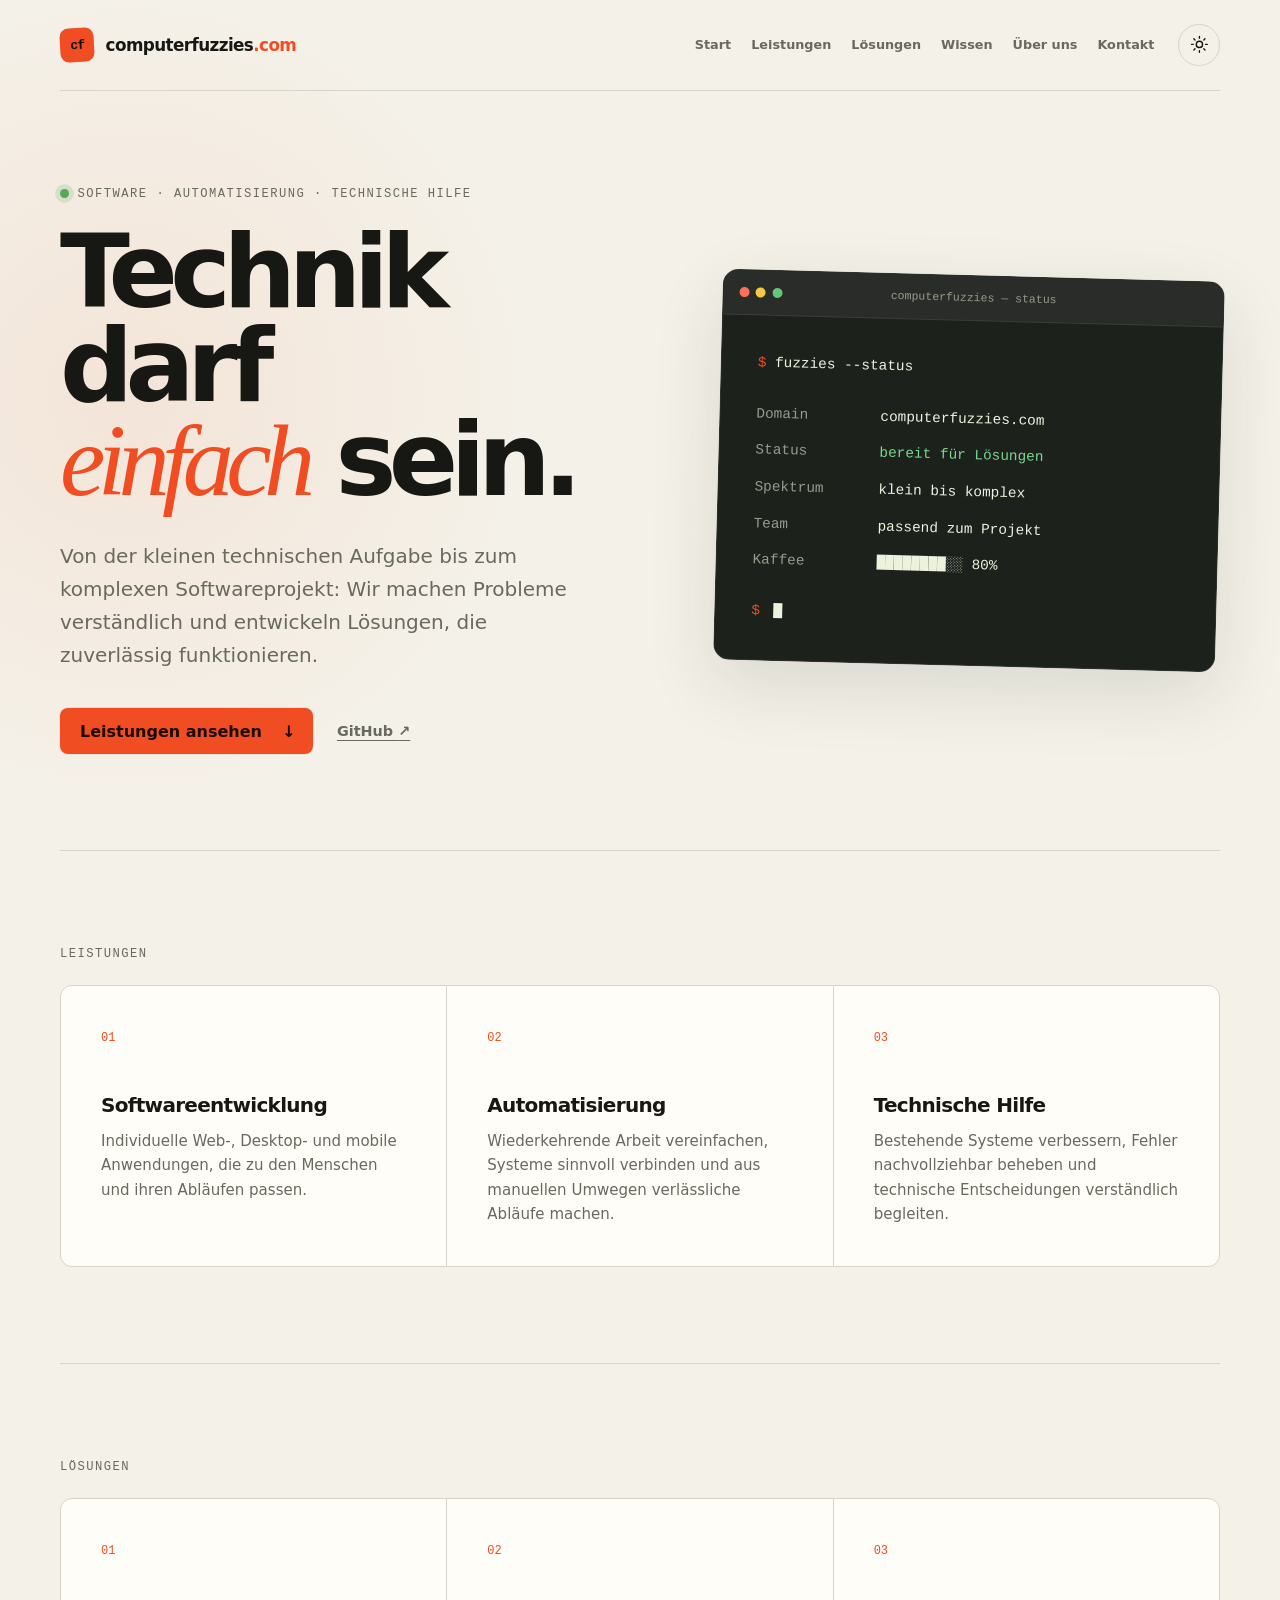
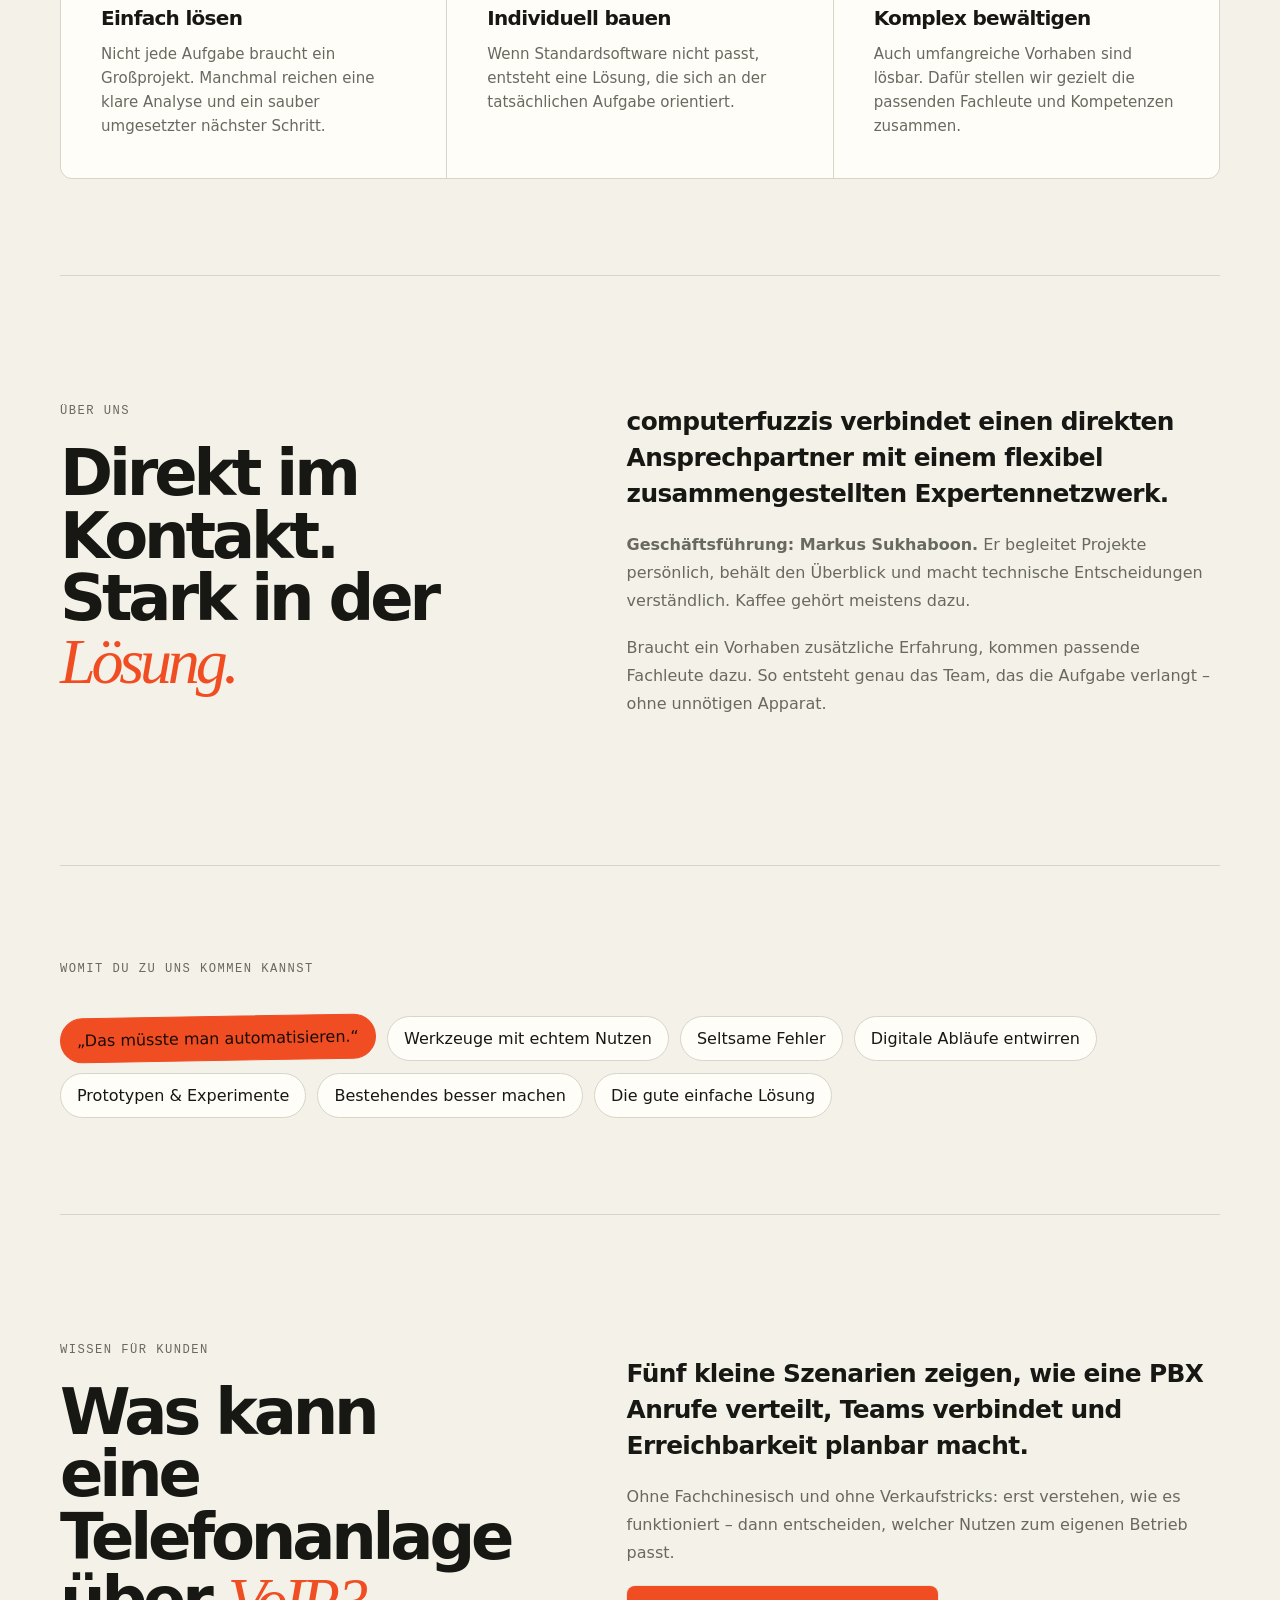
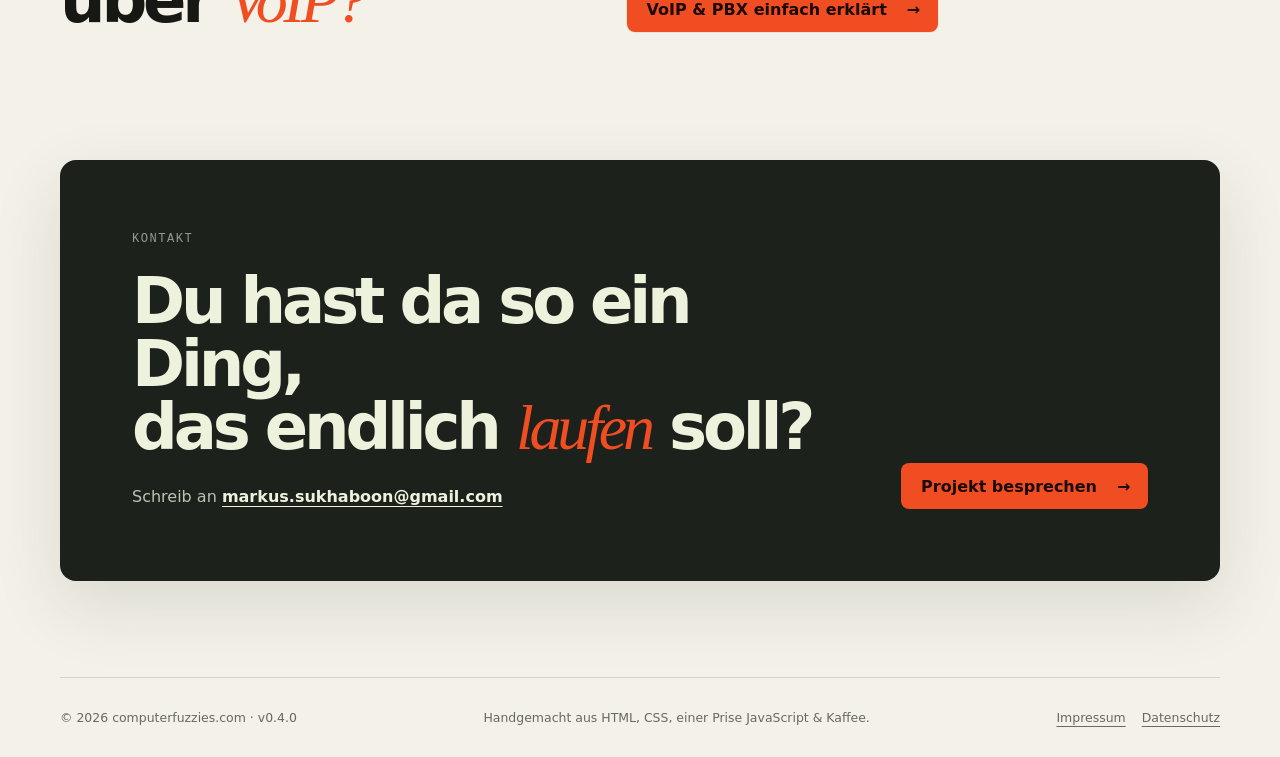
==== commit d22575d7: "feat: add customer knowledge hub and legal pages" ====
--- a/index.html
+++ b/index.html
@@ -33,8 +33,10 @@
 
       <div class="header-actions">
         <nav id="site-navigation" aria-label="Hauptnavigation">
-          <a href="#software">Software</a>
+          <a href="#start">Start</a>
           <a href="#leistungen">Leistungen</a>
+          <a href="#loesungen">Lösungen</a>
+          <a href="voip-pbx.html">Wissen</a>
           <a href="#ueber-uns">Über uns</a>
           <a href="#kontakt">Kontakt</a>
         </nav>
@@ -60,17 +62,17 @@
     </header>
 
     <main id="inhalt">
-      <section class="hero" aria-labelledby="hero-title">
+      <section class="hero" id="start" aria-labelledby="hero-title">
         <div class="hero-copy">
-          <p class="eyebrow"><span class="status-dot"></span> Geschäftsführer · Entwickler · Kaffeetrinker</p>
+          <p class="eyebrow"><span class="status-dot"></span> Software · Automatisierung · Technische Hilfe</p>
           <h1 id="hero-title">
             Technik darf<br />
             <em>einfach</em> sein.
           </h1>
           <p class="intro">
-            Ich entwickle Software und digitale Lösungen, die echte Probleme
-            lösen. Für komplexere Projekte stelle ich ein passendes Team aus
-            erfahrenen Expertinnen und Experten zusammen.
+            Von der kleinen technischen Aufgabe bis zum komplexen
+            Softwareprojekt: Wir machen Probleme verständlich und entwickeln
+            Lösungen, die zuverlässig funktionieren.
           </p>
           <div class="hero-actions">
             <a class="button" href="#leistungen">
@@ -92,9 +94,9 @@
             <p><span class="prompt">$</span> fuzzies --status</p>
             <dl>
               <div><dt>Domain</dt><dd>computerfuzzies.com</dd></div>
-              <div><dt>Status</dt><dd class="ok">bereit zum Tüfteln</dd></div>
-              <div><dt>Leitung</dt><dd>Geschäftsführer</dd></div>
-              <div><dt>Netzwerk</dt><dd>passende Experten</dd></div>
+              <div><dt>Status</dt><dd class="ok">bereit für Lösungen</dd></div>
+              <div><dt>Spektrum</dt><dd>klein bis komplex</dd></div>
+              <div><dt>Team</dt><dd>passend zum Projekt</dd></div>
               <div><dt>Kaffee</dt><dd>████████░░ 80%</dd></div>
             </dl>
             <p class="cursor-line" aria-hidden="true">
@@ -104,61 +106,61 @@
         </div>
       </section>
 
-      <section class="principles" id="software" aria-labelledby="software-title">
-        <p class="section-label" id="software-title">Software</p>
-        <div class="principle-grid">
-          <article>
-            <span>01</span>
-            <h2>Individuelle Anwendungen</h2>
-            <p>
-              Web-, Desktop- und mobile Anwendungen, die zu den Menschen und
-              Abläufen passen – statt umgekehrt.
-            </p>
-          </article>
-          <article>
-            <span>02</span>
-            <h2>Automatisierung</h2>
-            <p>
-              Wiederkehrende Arbeit vereinfachen, Systeme sinnvoll verbinden
-              und aus manuellen Umwegen verlässliche Abläufe machen.
-            </p>
-          </article>
-          <article>
-            <span>03</span>
-            <h2>Prototypen &amp; Werkzeuge</h2>
-            <p>
-              Ideen früh greifbar machen, im echten Einsatz testen und daraus
-              Schritt für Schritt eine solide Lösung entwickeln.
-            </p>
-          </article>
-        </div>
-      </section>
-
       <section class="principles" id="leistungen" aria-labelledby="services-title">
         <p class="section-label" id="services-title">Leistungen</p>
         <div class="principle-grid">
           <article>
             <span>01</span>
-            <h2>Verstehen</h2>
-            <p>
-              Anforderungen sortieren, technische Möglichkeiten prüfen und
-              gemeinsam herausfinden, welche Lösung wirklich gebraucht wird.
+            <h2>Softwareentwicklung</h2>
+            <p>
+              Individuelle Web-, Desktop- und mobile Anwendungen, die zu den
+              Menschen und ihren Abläufen passen.
             </p>
           </article>
           <article>
             <span>02</span>
-            <h2>Umsetzen</h2>
-            <p>
-              Software entwickeln, Bestehendes verbessern und knifflige Fehler
-              nachvollziehbar und nachhaltig beheben.
+            <h2>Automatisierung</h2>
+            <p>
+              Wiederkehrende Arbeit vereinfachen, Systeme sinnvoll verbinden
+              und aus manuellen Umwegen verlässliche Abläufe machen.
             </p>
           </article>
           <article>
             <span>03</span>
-            <h2>Verstärken</h2>
-            <p>
-              Wenn mehr Fachwissen gefragt ist, kommen gezielt erfahrene
-              Expertinnen und Experten aus meinem Netzwerk dazu.
+            <h2>Technische Hilfe</h2>
+            <p>
+              Bestehende Systeme verbessern, Fehler nachvollziehbar beheben und
+              technische Entscheidungen verständlich begleiten.
+            </p>
+          </article>
+        </div>
+      </section>
+
+      <section class="principles" id="loesungen" aria-labelledby="solutions-title">
+        <p class="section-label" id="solutions-title">Lösungen</p>
+        <div class="principle-grid">
+          <article>
+            <span>01</span>
+            <h2>Einfach lösen</h2>
+            <p>
+              Nicht jede Aufgabe braucht ein Großprojekt. Manchmal reichen eine
+              klare Analyse und ein sauber umgesetzter nächster Schritt.
+            </p>
+          </article>
+          <article>
+            <span>02</span>
+            <h2>Individuell bauen</h2>
+            <p>
+              Wenn Standardsoftware nicht passt, entsteht eine Lösung, die sich
+              an der tatsächlichen Aufgabe orientiert.
+            </p>
+          </article>
+          <article>
+            <span>03</span>
+            <h2>Komplex bewältigen</h2>
+            <p>
+              Auch umfangreiche Vorhaben sind lösbar. Dafür stellen wir gezielt
+              die passenden Fachleute und Kompetenzen zusammen.
             </p>
           </article>
         </div>
@@ -166,30 +168,29 @@
 
       <section class="about" id="ueber-uns" aria-labelledby="about-title">
         <div>
-          <p class="section-label">Wer dahintersteht</p>
-          <h2 id="about-title">Ein Ansprechpartner.<br />Das passende <em>Team.</em></h2>
+          <p class="section-label">Über uns</p>
+          <h2 id="about-title">Direkt im Kontakt.<br />Stark in der <em>Lösung.</em></h2>
         </div>
         <div class="about-copy">
           <p class="lead">
-            Ich bin der Geschäftsführer von computerfuzzies.com – und immer
-            noch der mit dem Kaffee.
+            computerfuzzis verbindet einen direkten Ansprechpartner mit einem
+            flexibel zusammengestellten Expertennetzwerk.
           </p>
           <p>
-            Ich begleite Projekte persönlich: vom ersten Gespräch über die
-            technische Idee bis zur fertigen Lösung. Du hast dabei einen festen
-            Ansprechpartner, der den Überblick behält und Entscheidungen
-            verständlich macht.
+            <strong>Geschäftsführung: Markus Sukhaboon.</strong> Er begleitet
+            Projekte persönlich, behält den Überblick und macht technische
+            Entscheidungen verständlich. Kaffee gehört meistens dazu.
           </p>
           <p>
-            Braucht ein Vorhaben zusätzliche Erfahrung, arbeite ich mit passenden
-            Fachleuten zusammen. So entsteht genau das Team, das die Aufgabe
-            verlangt – auch für komplexere Projekte, ohne unnötigen Apparat.
+            Braucht ein Vorhaben zusätzliche Erfahrung, kommen passende
+            Fachleute dazu. So entsteht genau das Team, das die Aufgabe verlangt
+            – ohne unnötigen Apparat.
           </p>
         </div>
       </section>
 
       <section class="signals" aria-labelledby="signals-title">
-        <p class="section-label" id="signals-title">Dafür werden wir hellhörig</p>
+        <p class="section-label" id="signals-title">Womit du zu uns kommen kannst</p>
         <ul class="tag-list" aria-label="Themen und Aufgaben">
           <li>„Das müsste man automatisieren.“</li>
           <li>Werkzeuge mit echtem Nutzen</li>
@@ -201,22 +202,52 @@
         </ul>
       </section>
 
+      <section class="about knowledge-teaser" aria-labelledby="knowledge-title">
+        <div>
+          <p class="section-label">Wissen für Kunden</p>
+          <h2 id="knowledge-title">Was kann eine Telefonanlage über <em>VoIP?</em></h2>
+        </div>
+        <div class="about-copy">
+          <p class="lead">
+            Fünf kleine Szenarien zeigen, wie eine PBX Anrufe verteilt, Teams
+            verbindet und Erreichbarkeit planbar macht.
+          </p>
+          <p>
+            Ohne Fachchinesisch und ohne Verkaufstricks: erst verstehen, wie es
+            funktioniert – dann entscheiden, welcher Nutzen zum eigenen Betrieb passt.
+          </p>
+          <a class="button" href="voip-pbx.html">
+            VoIP &amp; PBX einfach erklärt
+            <span aria-hidden="true">→</span>
+          </a>
+        </div>
+      </section>
+
       <section class="contact" id="kontakt" aria-labelledby="contact-title">
-        <p class="section-label">Noch ein Problem übrig?</p>
+        <p class="section-label">Kontakt</p>
         <div class="contact-row">
-          <h2 id="contact-title">Du hast da so ein Ding,<br />das endlich <em>laufen</em> soll?</h2>
-          <a class="button" href="https://github.com/itmitalles-markus">
-            Auf GitHub vorbeischauen
-            <span aria-hidden="true">↗</span>
+          <div>
+            <h2 id="contact-title">Du hast da so ein Ding,<br />das endlich <em>laufen</em> soll?</h2>
+            <p class="contact-note">
+              Schreib an
+              <a href="mailto:markus.sukhaboon@gmail.com">markus.sukhaboon@gmail.com</a>
+            </p>
+          </div>
+          <a class="button" href="mailto:markus.sukhaboon@gmail.com?subject=Projektanfrage%20%C3%BCber%20computerfuzzies.com">
+            Projekt besprechen
+            <span aria-hidden="true">→</span>
           </a>
         </div>
       </section>
     </main>
 
     <footer>
-      <p>© <span data-current-year>2026</span> computerfuzzies.com</p>
+      <p>© <span data-current-year>2026</span> computerfuzzies.com · v<span data-version>0.4.0</span></p>
       <p>Handgemacht aus HTML, CSS, einer Prise JavaScript &amp; Kaffee.</p>
-      <p class="version">v<span data-version>0.3.0</span></p>
+      <nav class="footer-nav" aria-label="Rechtliche Hinweise">
+        <a href="impressum.html">Impressum</a>
+        <a href="datenschutz.html">Datenschutz</a>
+      </nav>
     </footer>
   </body>
 </html>
--- a/styles.css
+++ b/styles.css
@@ -538,12 +538,79 @@
   flex: none;
 }
 
-footer .version {
+.contact-note {
+  margin: 1.5rem 0 0;
+  color: #bdc3b4;
+  line-height: 1.6;
+}
+
+.contact-note a {
+  color: var(--terminal-text);
+  font-weight: 600;
+  text-underline-offset: 0.25rem;
+}
+
+.legal-page {
+  width: min(48rem, 100%);
+  padding-block: clamp(4.5rem, 10vw, 8rem);
+}
+
+.legal-page h1 {
+  max-width: none;
+  margin-bottom: clamp(3rem, 7vw, 5rem);
+  font-size: clamp(3.5rem, 8vw, 6.5rem);
+  line-height: 0.95;
+}
+
+.legal-page section {
+  padding-block: 2rem;
+  border-top: 1px solid var(--line);
+}
+
+.legal-page h2 {
+  margin: 0 0 1rem;
+  font-size: clamp(1.2rem, 3vw, 1.5rem);
+  letter-spacing: -0.035em;
+}
+
+.legal-page p,
+.legal-page address {
+  color: var(--muted);
+  line-height: 1.75;
+}
+
+.legal-page address {
+  font-style: normal;
+}
+
+.legal-page a,
+footer a {
+  text-underline-offset: 0.25rem;
+}
+
+.legal-page .legal-intro {
+  margin: 0 0 3rem;
+  color: var(--text);
+  font-size: clamp(1.1rem, 2vw, 1.3rem);
+}
+
+.legal-page .legal-note {
+  margin: 2rem 0 0;
   font-family: "SFMono-Regular", Consolas, "Liberation Mono", monospace;
+  font-size: 0.78rem;
+}
+
+.legal-page code {
+  padding: 0.12rem 0.3rem;
+  color: var(--text);
+  background: var(--surface);
+  border: 1px solid var(--line);
+  border-radius: 0.25rem;
 }
 
 footer {
   display: flex;
+  align-items: center;
   justify-content: space-between;
   gap: 1rem;
   padding-block: 2rem;
@@ -554,6 +621,16 @@
 
 footer p {
   margin: 0;
+}
+
+.footer-nav {
+  display: flex;
+  gap: 1rem;
+}
+
+.footer-nav a[aria-current="page"] {
+  color: var(--text);
+  font-weight: 700;
 }
 
 @keyframes blink {
@@ -637,6 +714,7 @@
   }
 
   footer {
+    align-items: flex-start;
     flex-direction: column;
   }
 }
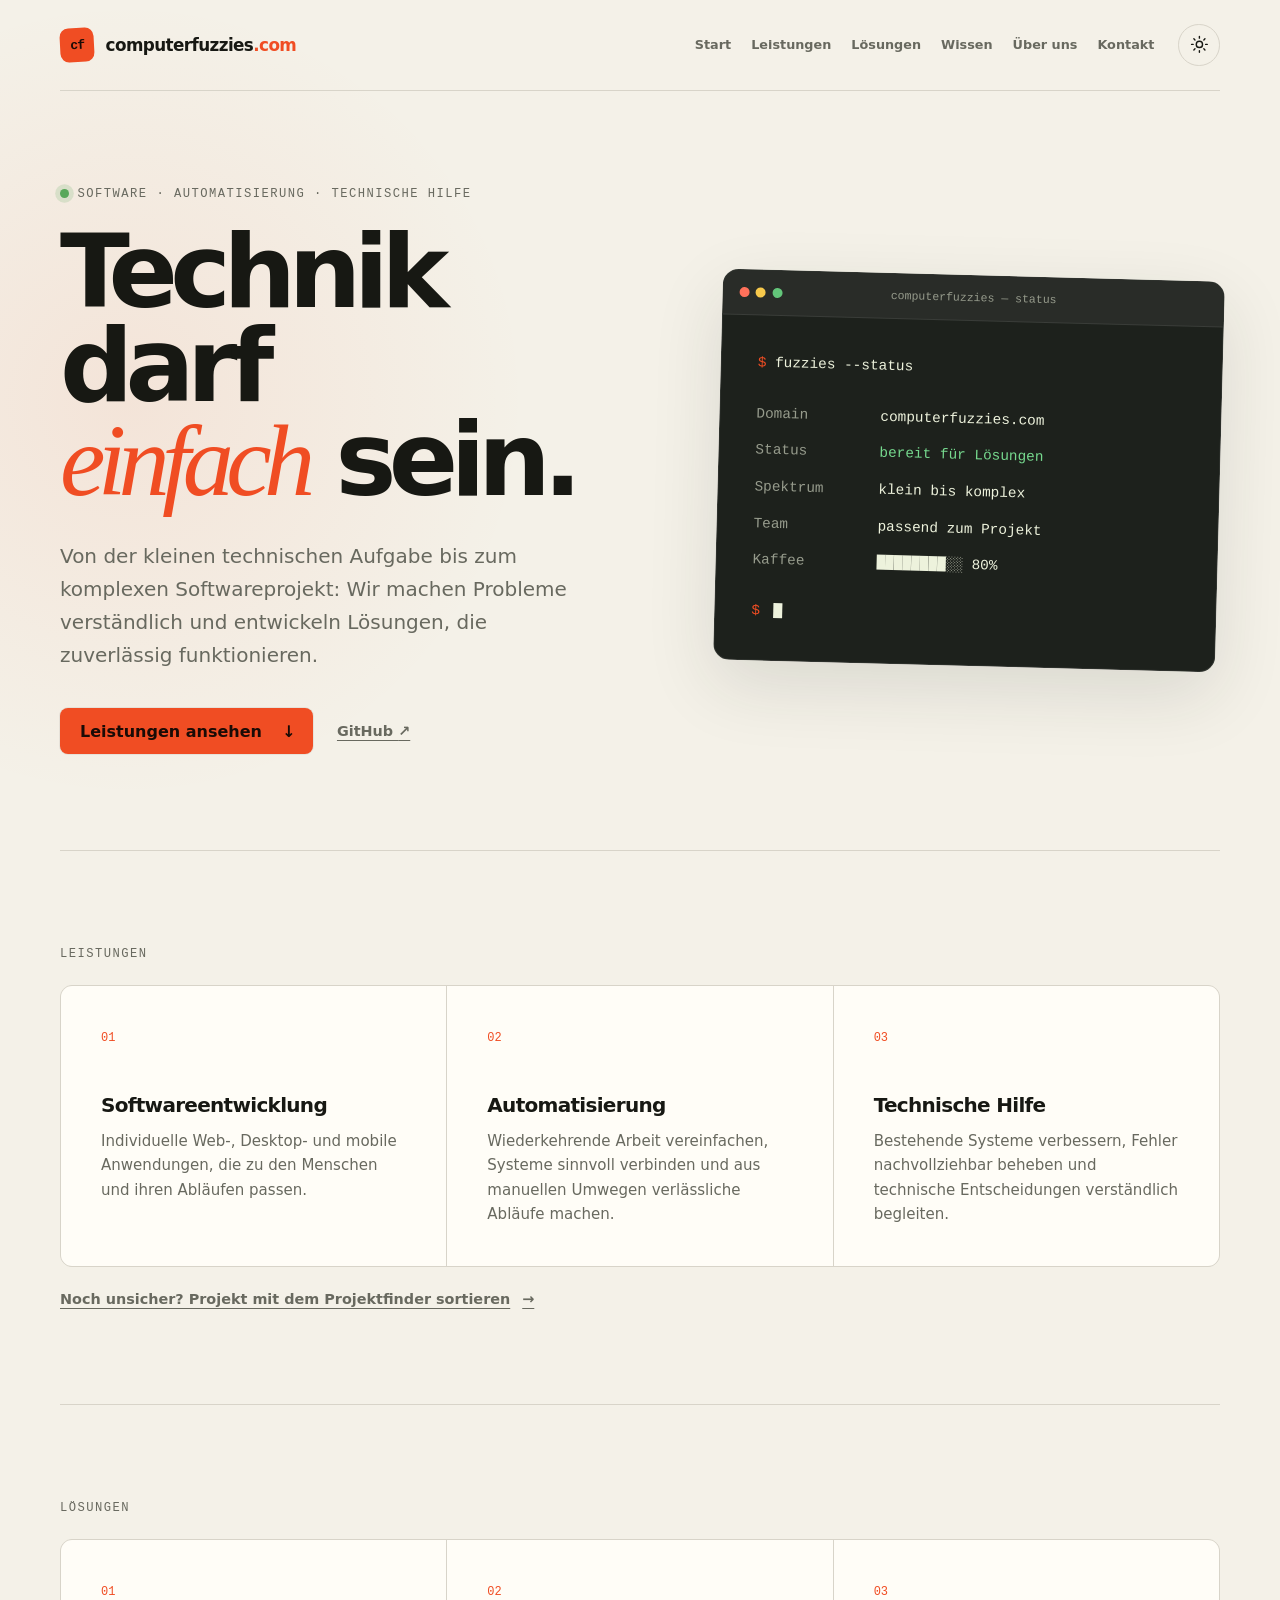
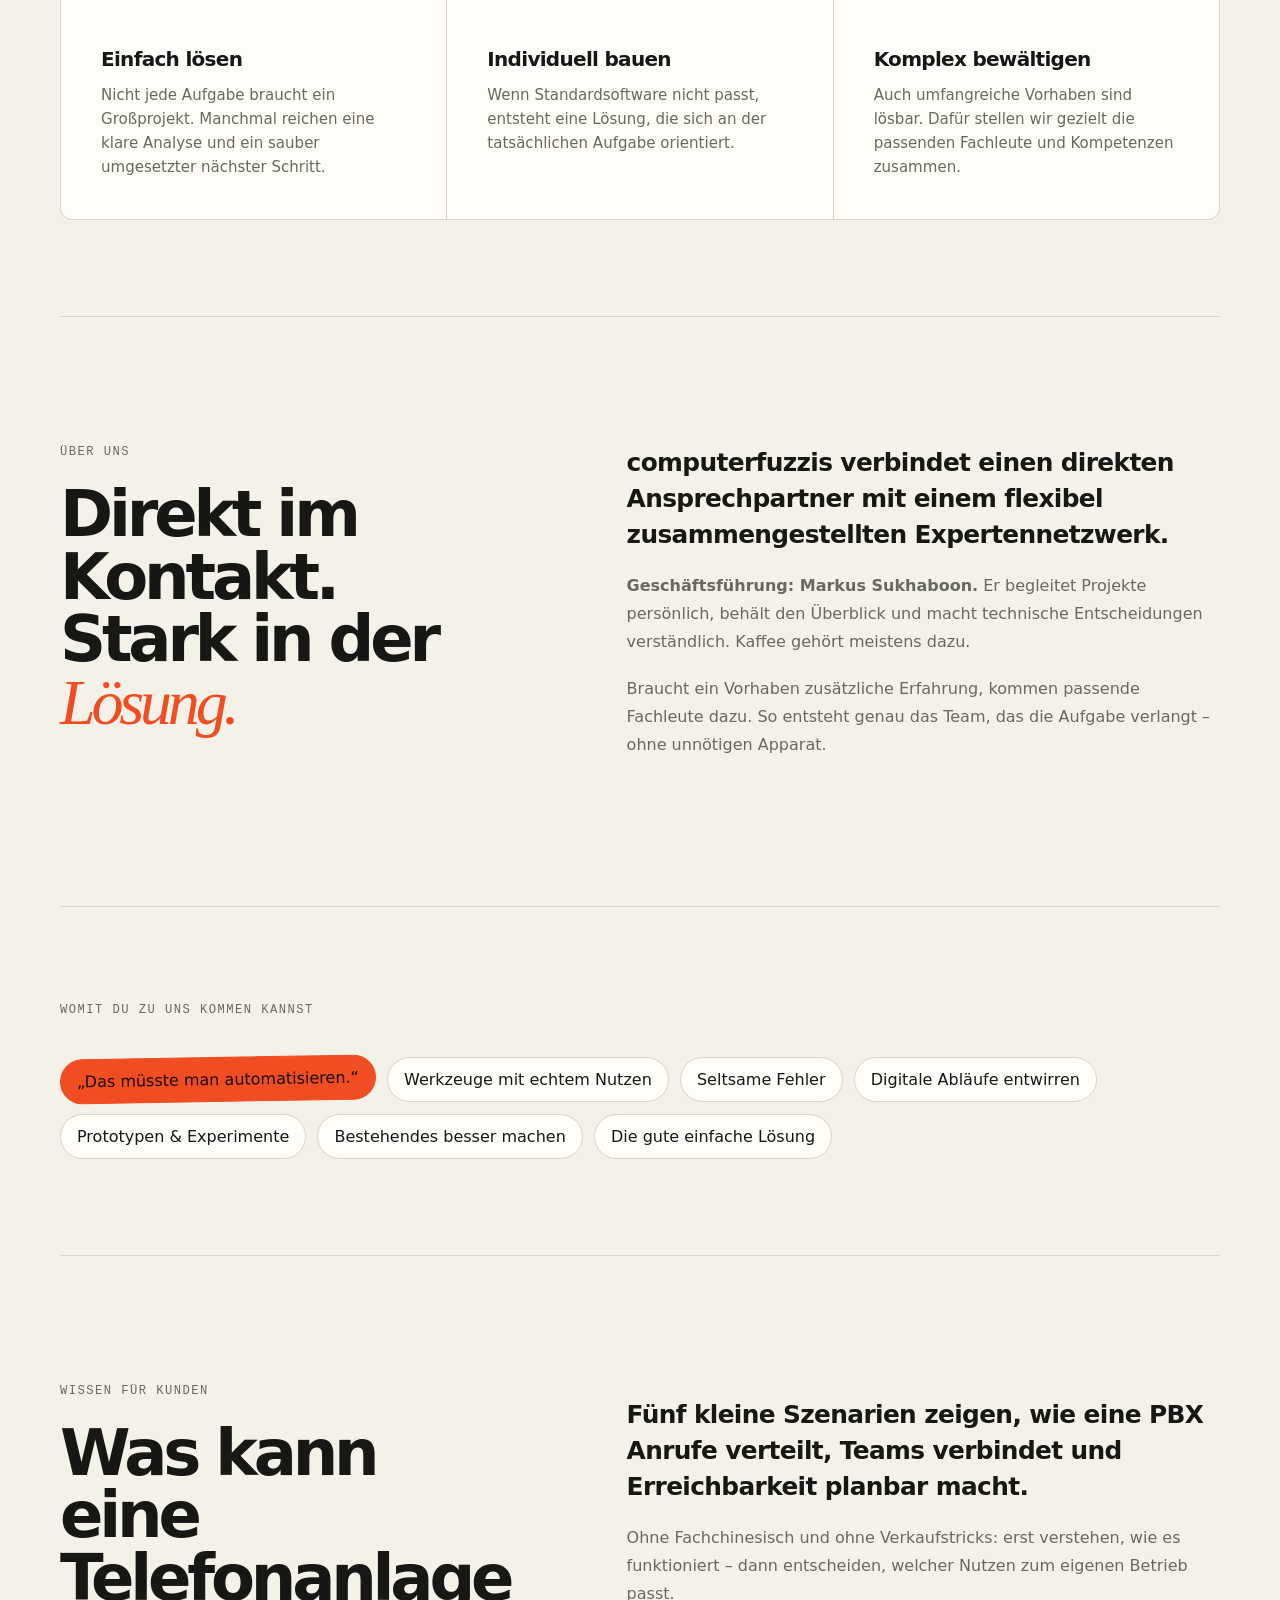
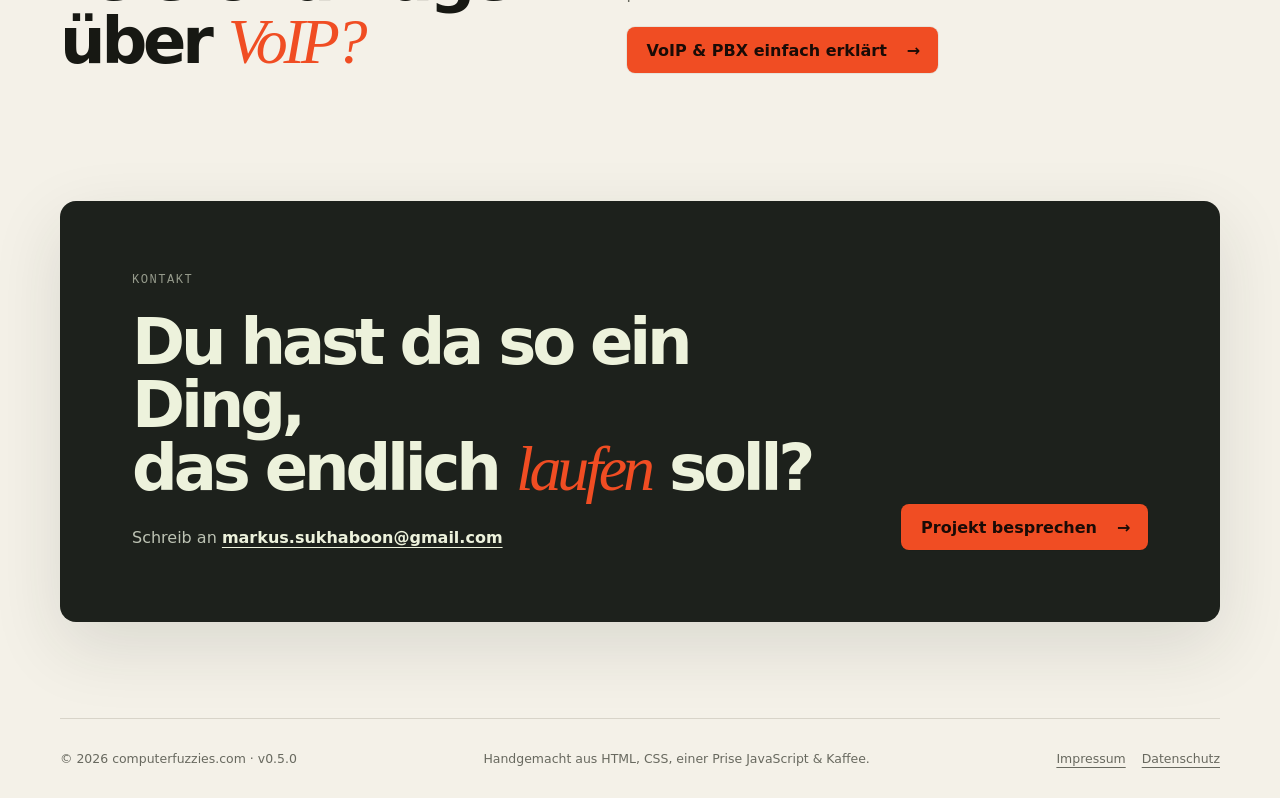
==== commit 9d3d99b8: "feat: add interactive project configurator" ====
--- a/index.html
+++ b/index.html
@@ -134,6 +134,10 @@
             </p>
           </article>
         </div>
+        <a class="section-action" href="leistungskonfigurator.html">
+          Noch unsicher? Projekt mit dem Projektfinder sortieren
+          <span aria-hidden="true">→</span>
+        </a>
       </section>
 
       <section class="principles" id="loesungen" aria-labelledby="solutions-title">
@@ -242,7 +246,7 @@
     </main>
 
     <footer>
-      <p>© <span data-current-year>2026</span> computerfuzzies.com · v<span data-version>0.4.0</span></p>
+      <p>© <span data-current-year>2026</span> computerfuzzies.com · v<span data-version>0.5.0</span></p>
       <p>Handgemacht aus HTML, CSS, einer Prise JavaScript &amp; Kaffee.</p>
       <nav class="footer-nav" aria-label="Rechtliche Hinweise">
         <a href="impressum.html">Impressum</a>
--- a/styles.css
+++ b/styles.css
@@ -443,6 +443,26 @@
   line-height: 1.6;
 }
 
+.section-action {
+  display: inline-flex;
+  align-items: center;
+  gap: 0.75rem;
+  margin-top: 1.5rem;
+  color: var(--muted);
+  font-size: 0.9rem;
+  font-weight: 700;
+  text-underline-offset: 0.25rem;
+}
+
+.section-action:hover {
+  color: var(--text);
+}
+
+.section-action:focus-visible {
+  outline: 3px solid color-mix(in srgb, var(--accent) 55%, transparent);
+  outline-offset: 4px;
+}
+
 .about {
   display: grid;
   grid-template-columns: minmax(0, 0.85fr) minmax(20rem, 1.15fr);
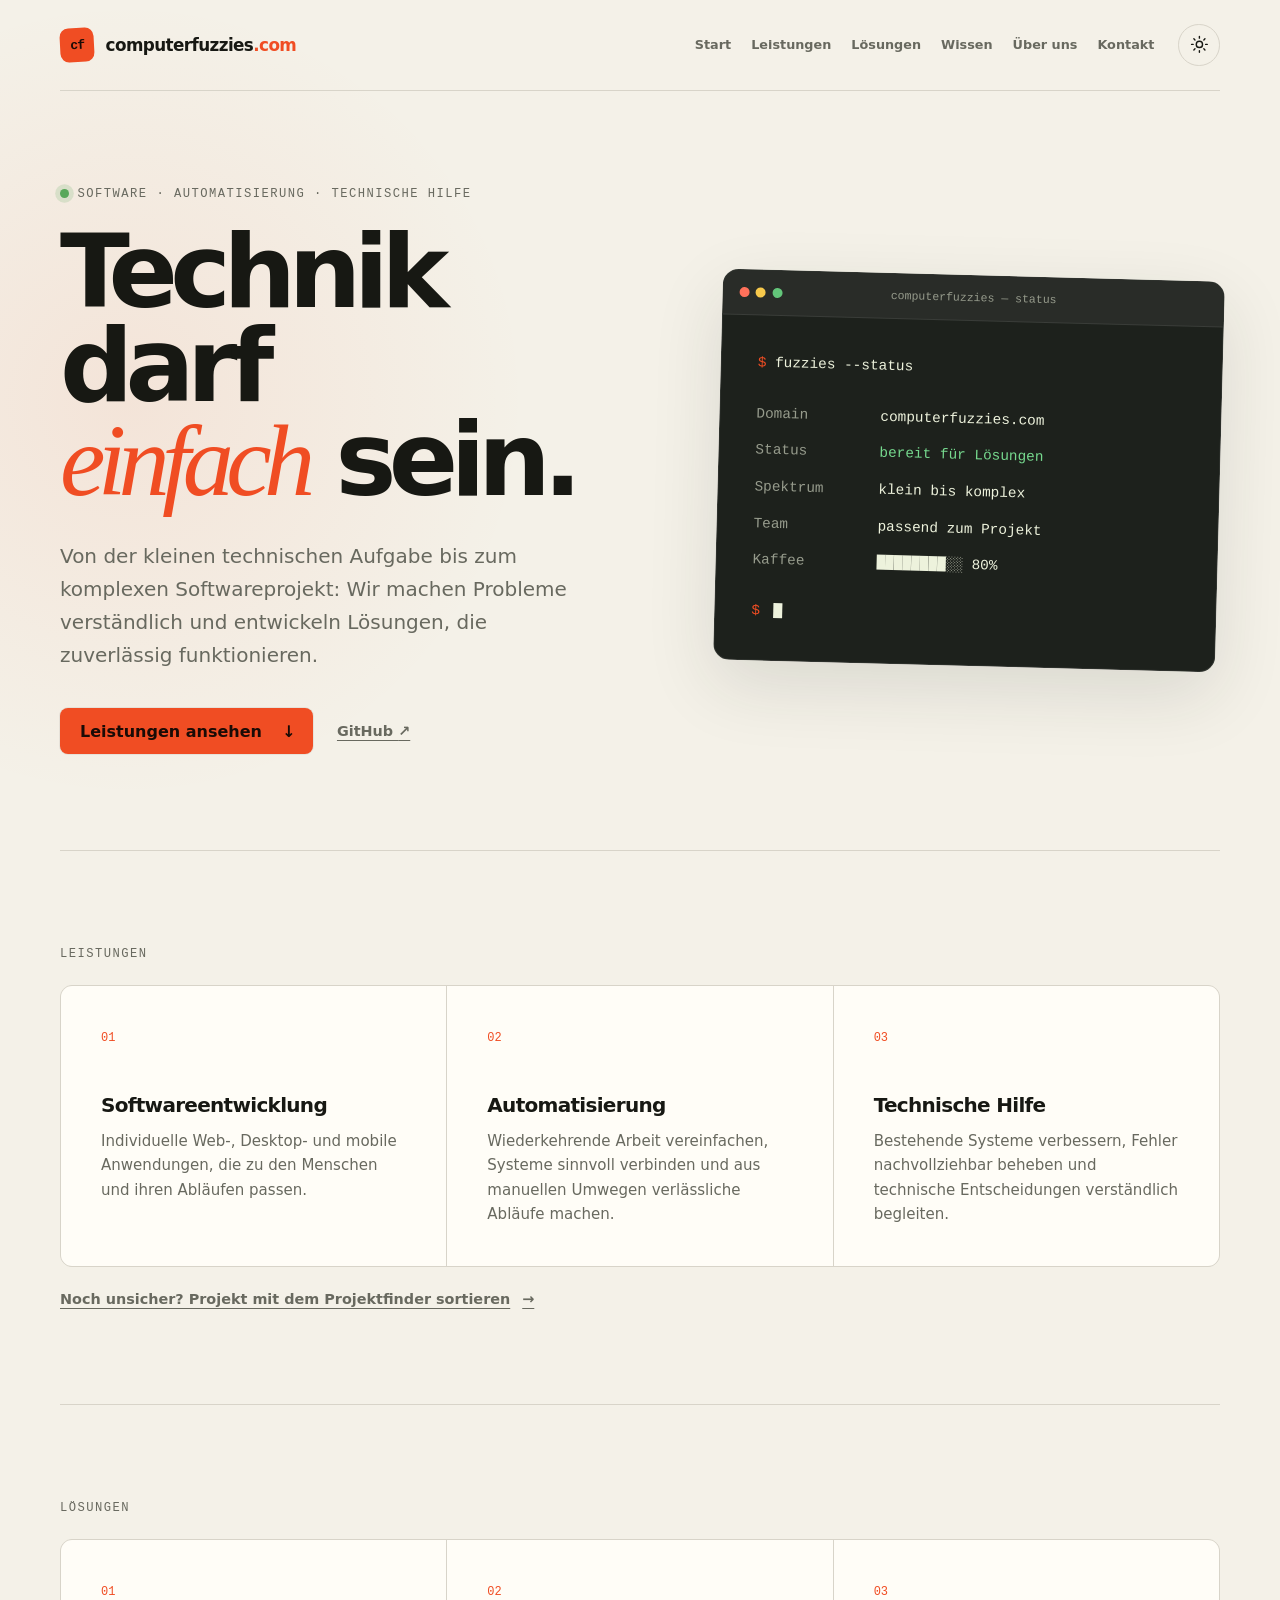
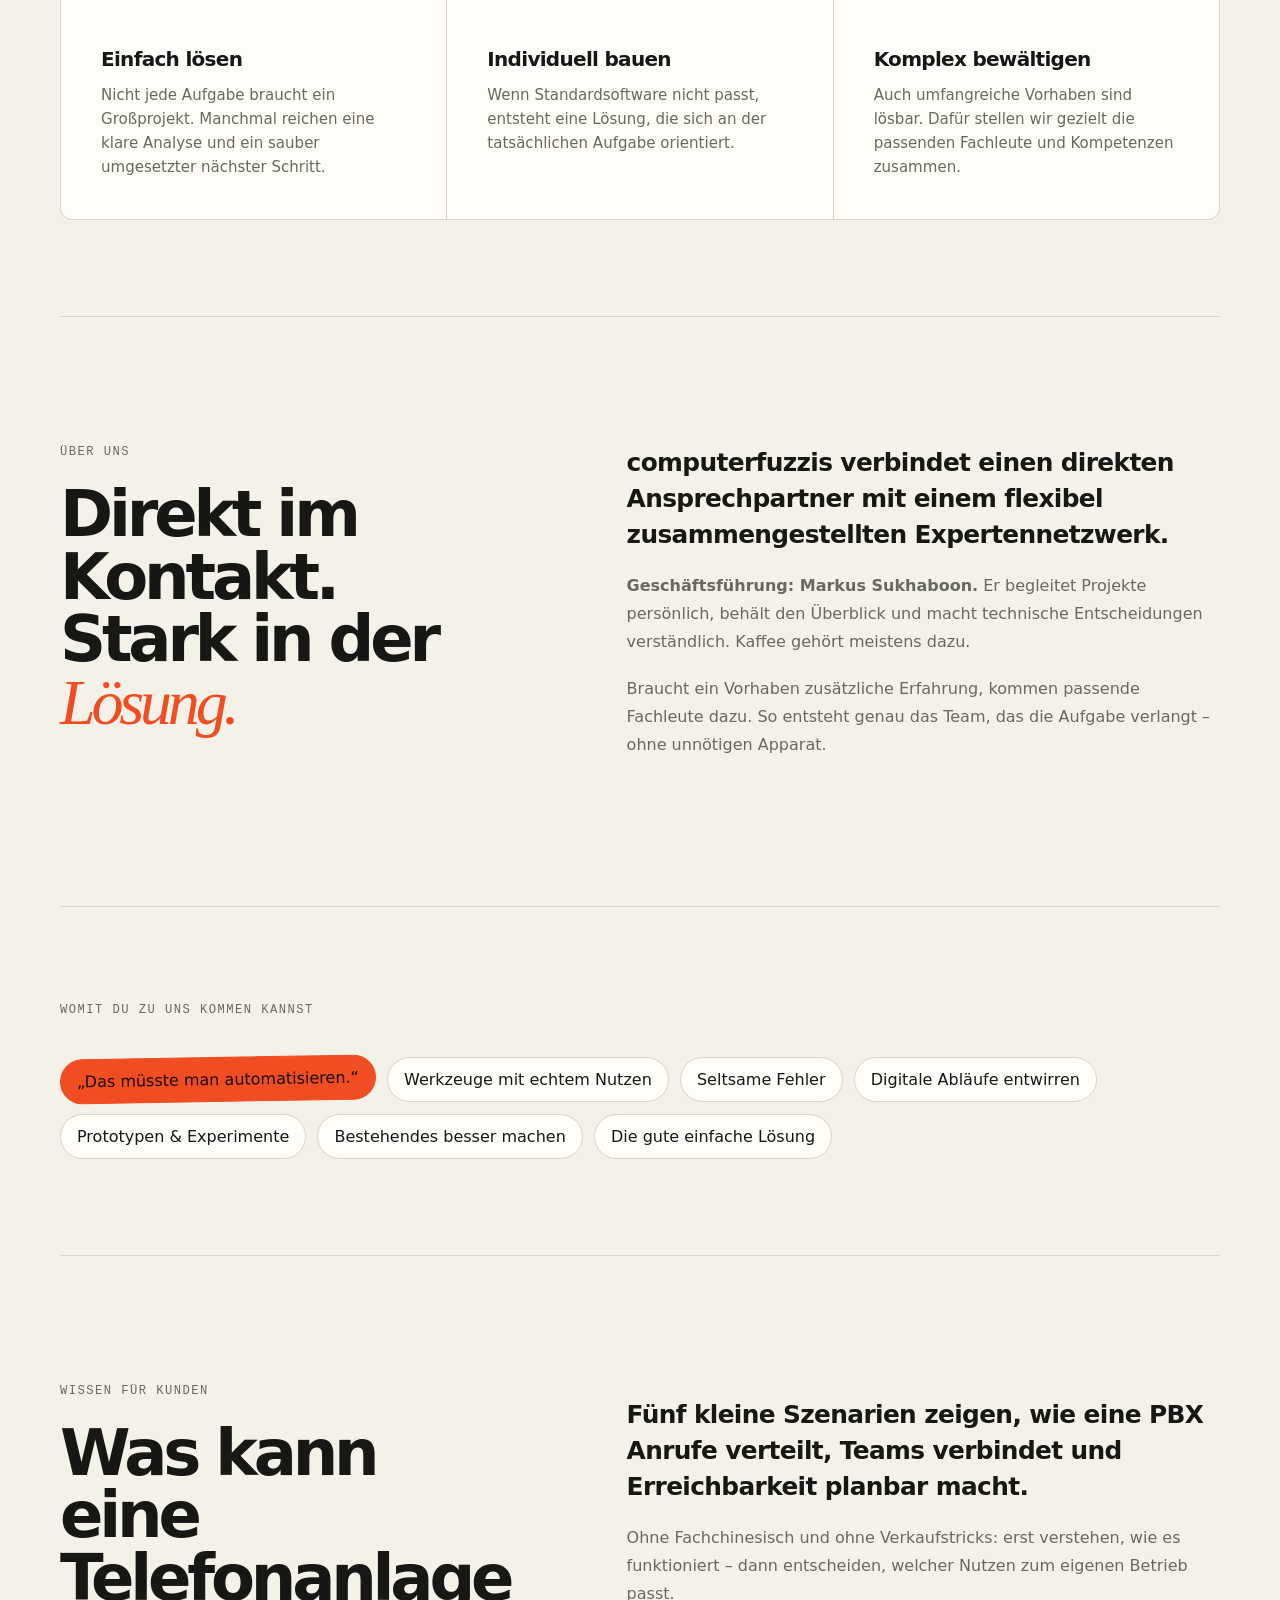
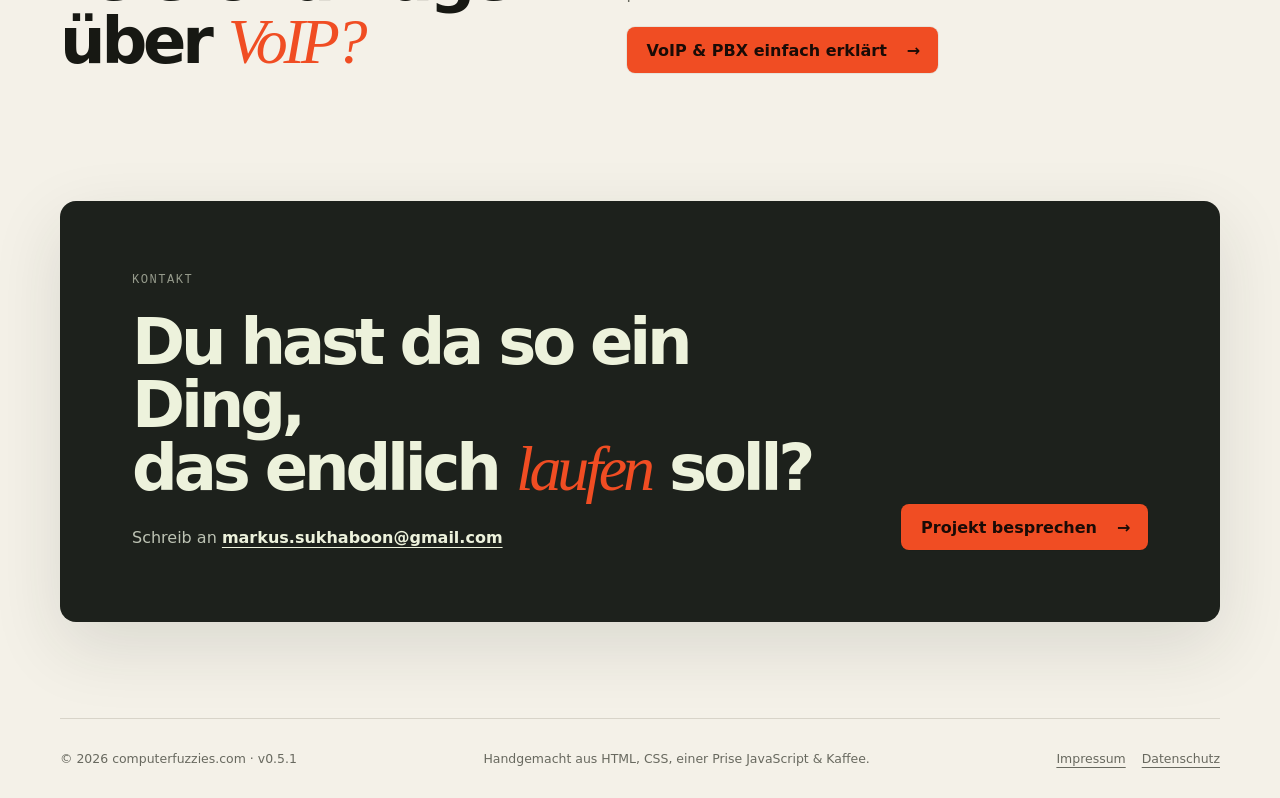
==== commit ef3b9d38: "chore: rename repository to computerfuzzies.com" ====
--- a/index.html
+++ b/index.html
@@ -246,7 +246,7 @@
     </main>
 
     <footer>
-      <p>© <span data-current-year>2026</span> computerfuzzies.com · v<span data-version>0.5.0</span></p>
+      <p>© <span data-current-year>2026</span> computerfuzzies.com · v<span data-version>0.5.1</span></p>
       <p>Handgemacht aus HTML, CSS, einer Prise JavaScript &amp; Kaffee.</p>
       <nav class="footer-nav" aria-label="Rechtliche Hinweise">
         <a href="impressum.html">Impressum</a>
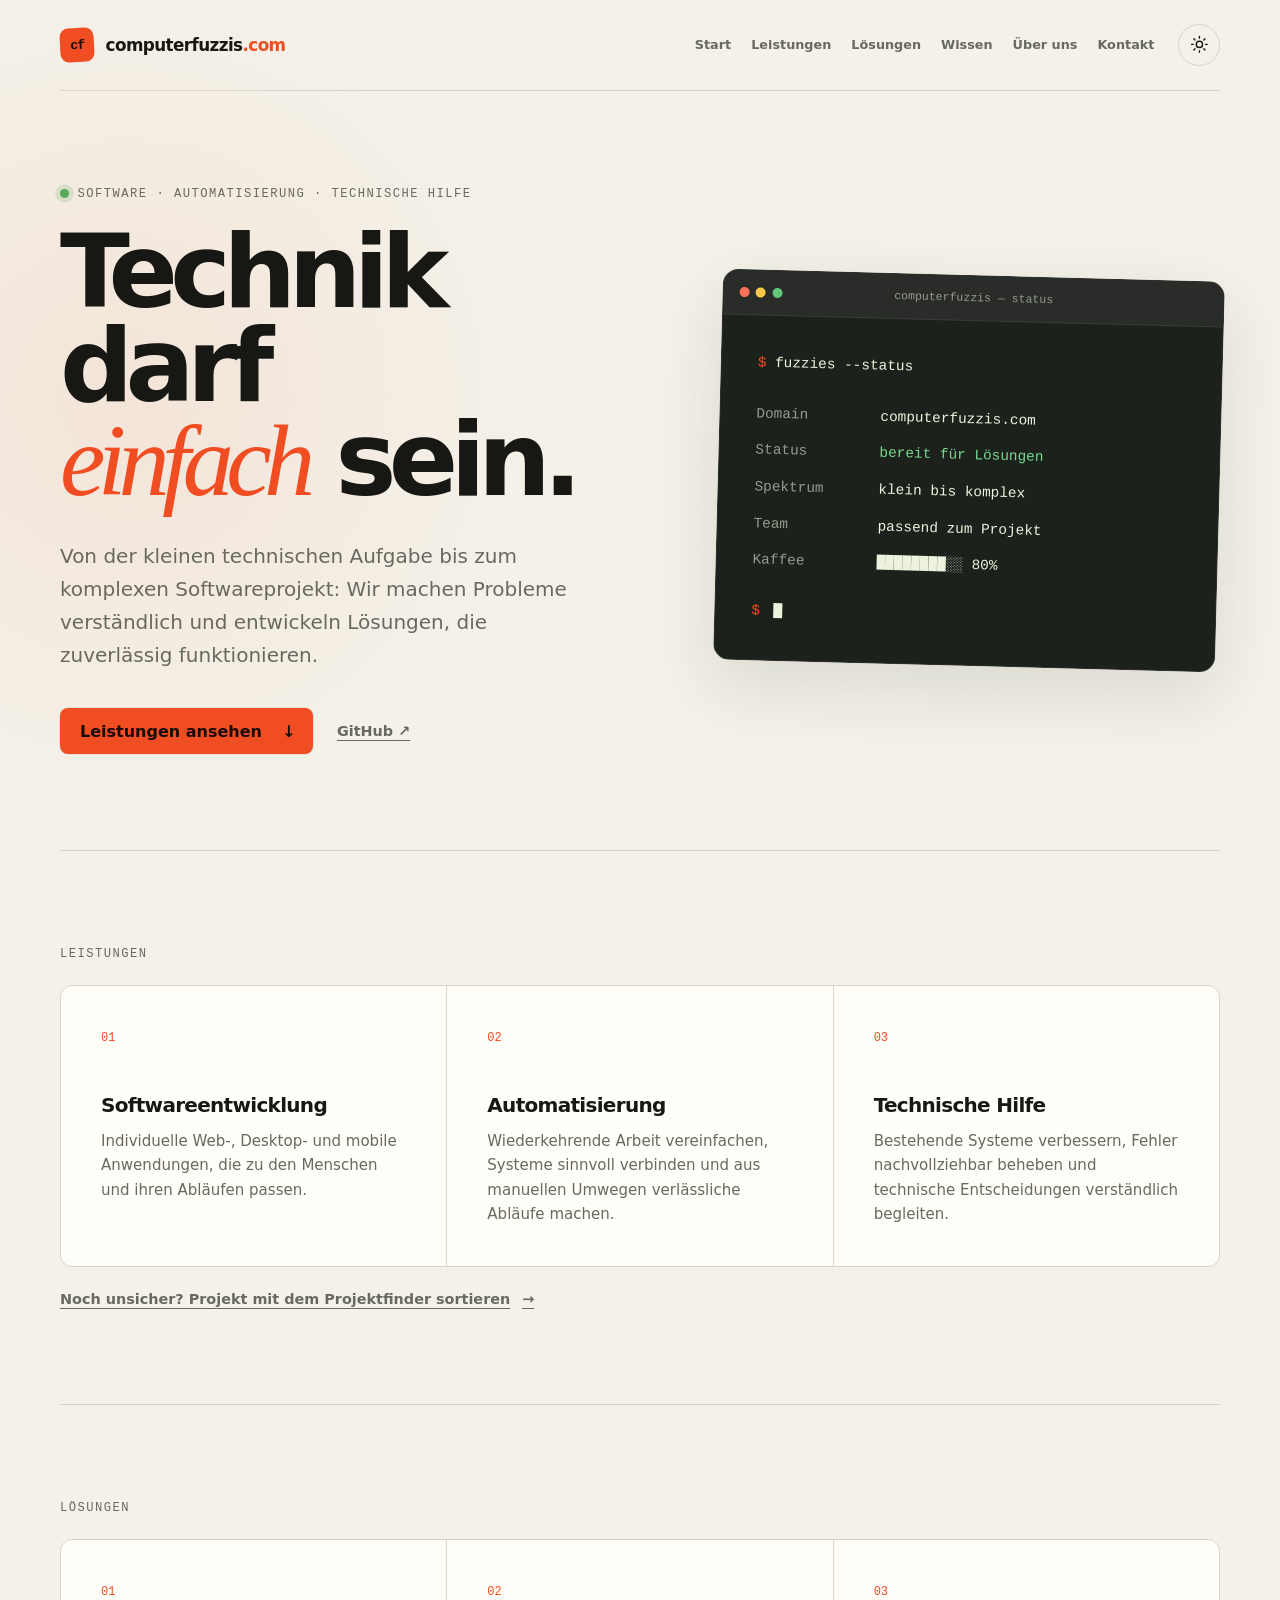
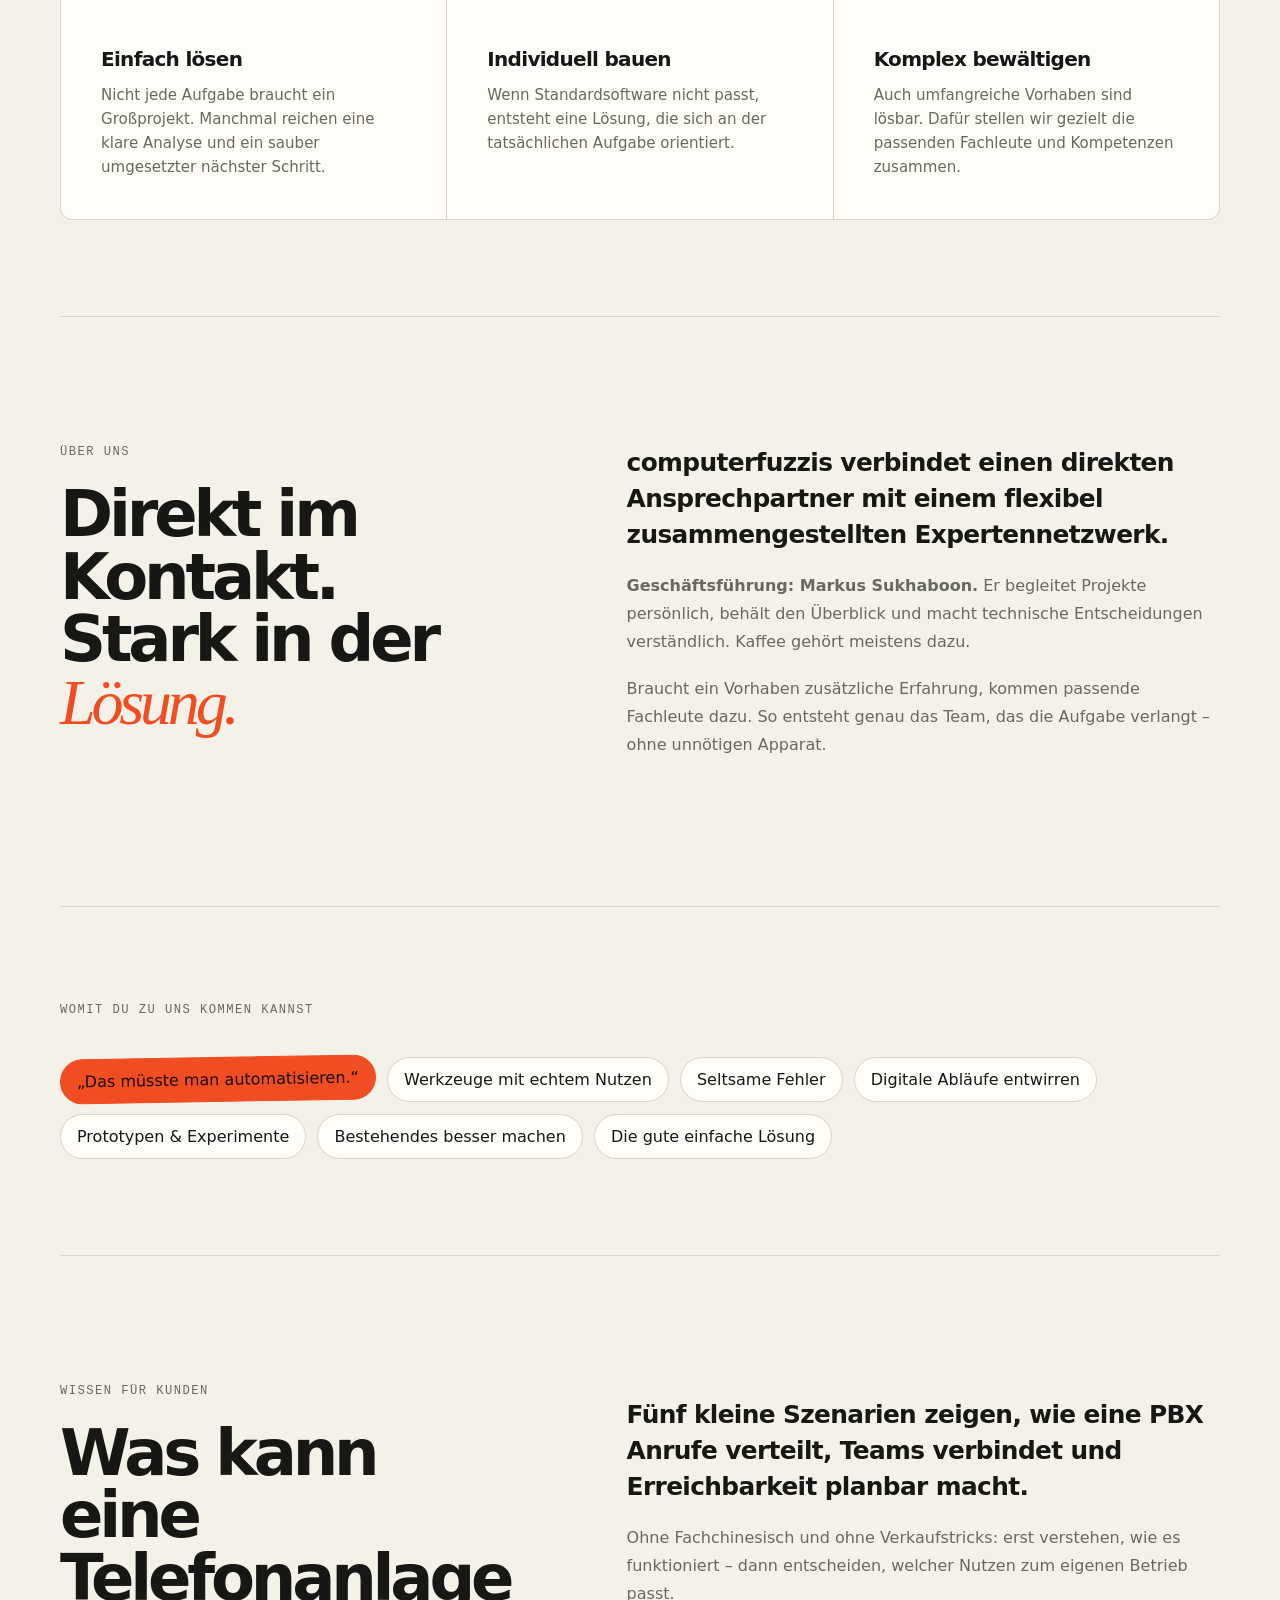
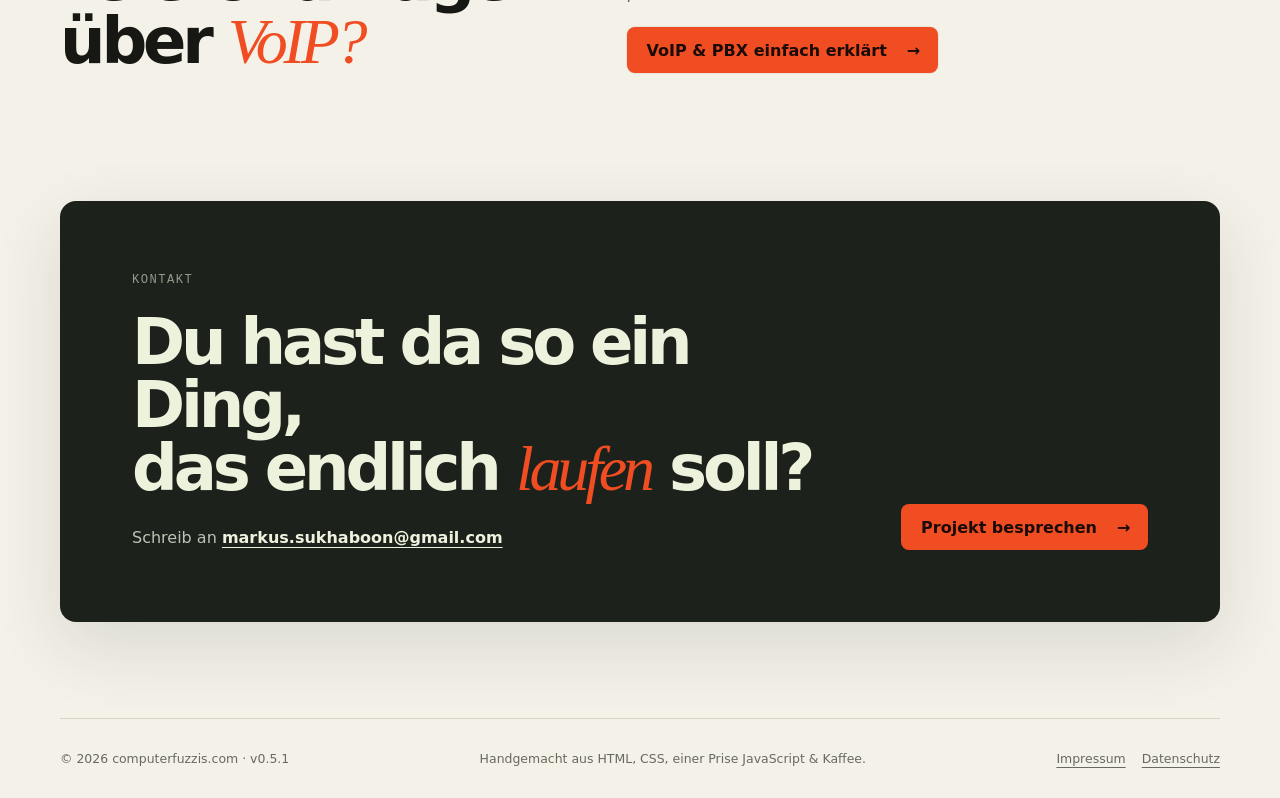
==== commit ade7cc3c: "fix: correct domain spelling to computerfuzzis.com" ====
--- a/index.html
+++ b/index.html
@@ -6,18 +6,18 @@
     <meta name="theme-color" content="#f4f1e8" />
     <meta
       name="description"
-      content="computerfuzzies.com entwickelt verständliche Software und stellt für komplexere Projekte das passende Expertenteam zusammen."
+      content="computerfuzzis.com entwickelt verständliche Software und stellt für komplexere Projekte das passende Expertenteam zusammen."
     />
-    <meta property="og:title" content="computerfuzzies.com" />
+    <meta property="og:title" content="computerfuzzis.com" />
     <meta
       property="og:description"
       content="Software und digitale Lösungen, die einfach funktionieren."
     />
     <meta property="og:type" content="website" />
     <meta property="og:locale" content="de_DE" />
-    <meta property="og:url" content="https://computerfuzzies.com/" />
-    <link rel="canonical" href="https://computerfuzzies.com/" />
-    <title>computerfuzzies.com – Software, die einfach funktioniert.</title>
+    <meta property="og:url" content="https://computerfuzzis.com/" />
+    <link rel="canonical" href="https://computerfuzzis.com/" />
+    <title>computerfuzzis.com – Software, die einfach funktioniert.</title>
     <link rel="icon" href="assets/favicon.svg" type="image/svg+xml" />
     <link rel="stylesheet" href="styles.css" />
     <script src="script.js" defer></script>
@@ -26,9 +26,9 @@
     <a class="skip-link" href="#inhalt">Zum Inhalt springen</a>
 
     <header class="site-header">
-      <a class="brand" href="./" aria-label="computerfuzzies.com – Startseite">
+      <a class="brand" href="./" aria-label="computerfuzzis.com – Startseite">
         <span class="brand-mark" aria-hidden="true">cf</span>
-        <span>computerfuzzies<span class="accent">.com</span></span>
+        <span>computerfuzzis<span class="accent">.com</span></span>
       </a>
 
       <div class="header-actions">
@@ -88,12 +88,12 @@
         <div class="terminal" aria-label="Status der Website">
           <div class="terminal-bar" aria-hidden="true">
             <span></span><span></span><span></span>
-            <p>computerfuzzies — status</p>
+            <p>computerfuzzis — status</p>
           </div>
           <div class="terminal-body">
             <p><span class="prompt">$</span> fuzzies --status</p>
             <dl>
-              <div><dt>Domain</dt><dd>computerfuzzies.com</dd></div>
+              <div><dt>Domain</dt><dd>computerfuzzis.com</dd></div>
               <div><dt>Status</dt><dd class="ok">bereit für Lösungen</dd></div>
               <div><dt>Spektrum</dt><dd>klein bis komplex</dd></div>
               <div><dt>Team</dt><dd>passend zum Projekt</dd></div>
@@ -237,7 +237,7 @@
               <a href="mailto:markus.sukhaboon@gmail.com">markus.sukhaboon@gmail.com</a>
             </p>
           </div>
-          <a class="button" href="mailto:markus.sukhaboon@gmail.com?subject=Projektanfrage%20%C3%BCber%20computerfuzzies.com">
+          <a class="button" href="mailto:markus.sukhaboon@gmail.com?subject=Projektanfrage%20%C3%BCber%20computerfuzzis.com">
             Projekt besprechen
             <span aria-hidden="true">→</span>
           </a>
@@ -246,7 +246,7 @@
     </main>
 
     <footer>
-      <p>© <span data-current-year>2026</span> computerfuzzies.com · v<span data-version>0.5.1</span></p>
+      <p>© <span data-current-year>2026</span> computerfuzzis.com · v<span data-version>0.5.1</span></p>
       <p>Handgemacht aus HTML, CSS, einer Prise JavaScript &amp; Kaffee.</p>
       <nav class="footer-nav" aria-label="Rechtliche Hinweise">
         <a href="impressum.html">Impressum</a>
